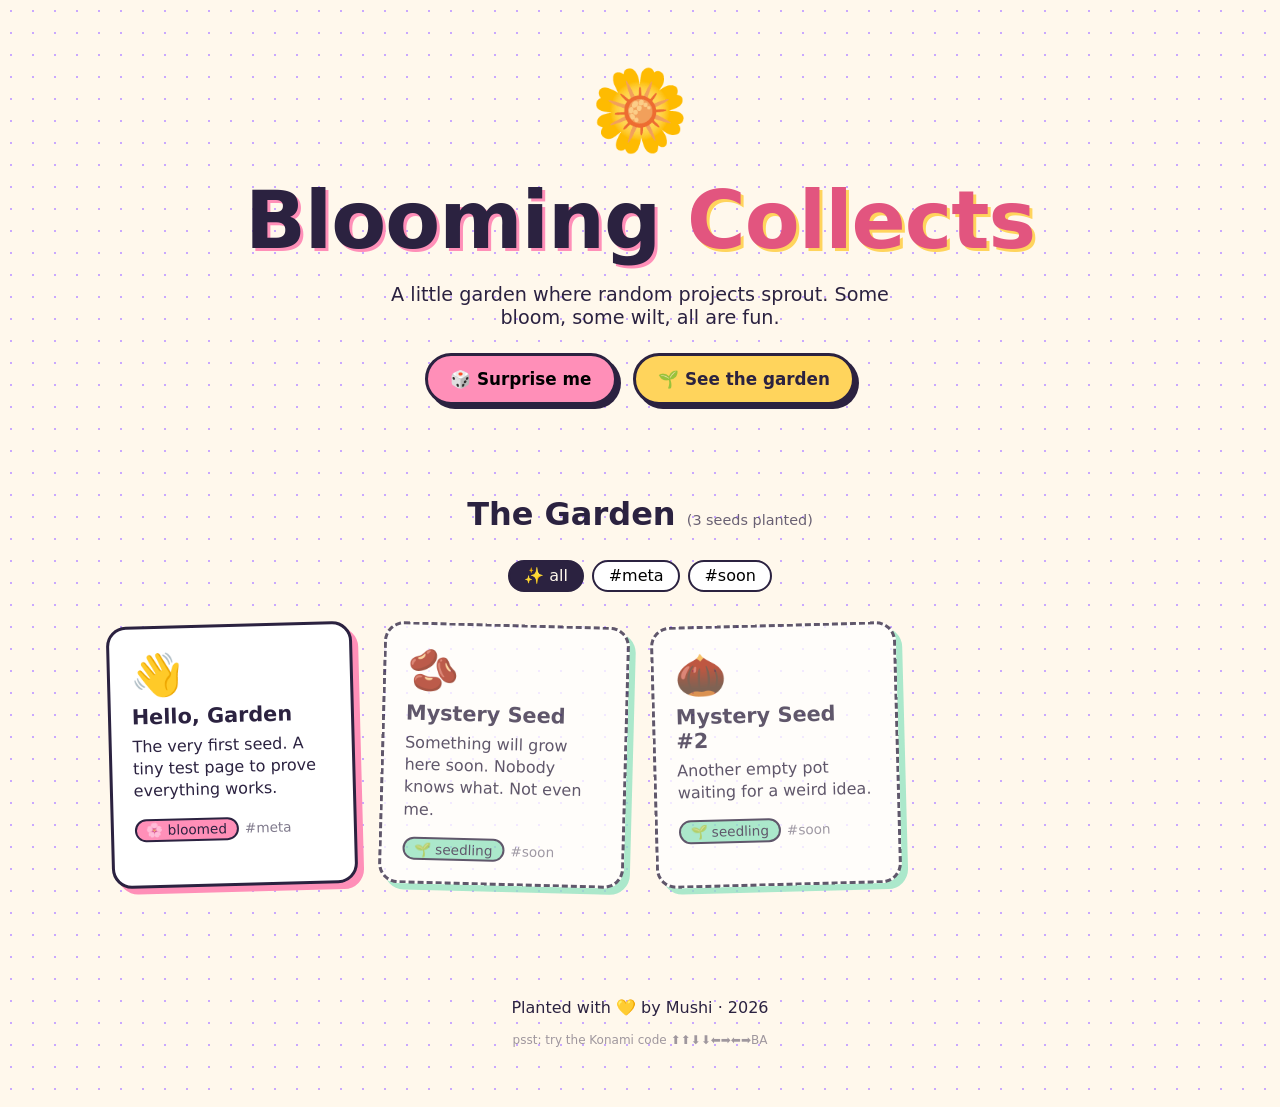
==== index.html @ a74b0e61 "Plant the garden: playful homepage" ====
<!doctype html>
<html lang="en">
<head>
  <meta charset="utf-8" />
  <meta name="viewport" content="width=device-width, initial-scale=1" />
  <title>Blooming Collects 🌼 a garden of random projects</title>
  <meta name="description" content="A playful garden of experiments, toys, and half-baked ideas." />
  <link rel="icon" href="data:image/svg+xml,<svg xmlns='http://www.w3.org/2000/svg' viewBox='0 0 100 100'><text y='.9em' font-size='90'>🌼</text></svg>" />
  <link rel="stylesheet" href="/style.css" />
</head>
<body>
  <div id="petals" aria-hidden="true"></div>
  <header class="hero">
    <div class="logo" id="logo" title="click me!">🌼</div>
    <h1>Blooming <span class="wiggle">Collects</span></h1>
    <p class="tagline">A little garden where random projects sprout. Some bloom, some wilt, all are fun.</p>
    <div class="buttons">
      <button id="surprise" class="btn btn-pink">🎲 Surprise me</button>
      <a href="#garden" class="btn btn-yellow">🌱 See the garden</a>
    </div>
  </header>
  <main id="garden">
    <h2>The Garden <small id="count"></small></h2>
    <div class="filters" id="filters"></div>
    <div class="grid" id="grid"></div>
  </main>
  <footer>
    <p>Planted with 💛 by Mushi · <span id="year"></span></p>
    <p class="tiny">psst: try the Konami code ⬆⬆⬇⬇⬅➡⬅➡BA</p>
  </footer>
  <script src="/projects.js"></script>
  <script src="/script.js"></script>
</body>
</html>
---- style.css ----
:root {
  --cream: #fff8ec; --ink: #2b2240; --pink: #ff8fb8; --yellow: #ffd45c;
  --mint: #8fe3c0; --sky: #8fc8ff; --lilac: #c9a8ff; --shadow: 4px 4px 0 var(--ink);
}
* { box-sizing: border-box; }
html { scroll-behavior: smooth; }
body {
  margin: 0; font-family: "Trebuchet MS", "Comic Sans MS", system-ui, sans-serif;
  color: var(--ink); background: var(--cream);
  background-image: radial-gradient(var(--lilac) 1.2px, transparent 1.2px);
  background-size: 22px 22px; overflow-x: hidden;
}
a { color: inherit; }
.hero { text-align: center; padding: 4rem 1rem 2rem; position: relative; z-index: 1; }
.logo { font-size: 5rem; cursor: pointer; display: inline-block; user-select: none; animation: bob 3s ease-in-out infinite; }
.logo.spin { animation: spin .7s ease; }
h1 { font-size: clamp(2.6rem, 8vw, 5rem); margin: .2em 0; letter-spacing: -1px; text-shadow: 3px 3px 0 var(--pink); }
.wiggle { display: inline-block; color: #e2557f; text-shadow: 3px 3px 0 var(--yellow); }
.wiggle:hover { animation: wiggle .5s ease-in-out infinite; }
.tagline { font-size: 1.2rem; max-width: 34rem; margin: 0 auto 1.5rem; }
.buttons { display: flex; gap: 1rem; justify-content: center; flex-wrap: wrap; }
.btn {
  font: inherit; font-weight: bold; font-size: 1.05rem; padding: .8rem 1.4rem;
  border: 3px solid var(--ink); border-radius: 999px; box-shadow: var(--shadow);
  cursor: pointer; text-decoration: none; transition: transform .1s, box-shadow .1s;
}
.btn:hover { transform: translate(-2px, -2px) rotate(-2deg); box-shadow: 6px 6px 0 var(--ink); }
.btn:active { transform: translate(3px, 3px); box-shadow: 1px 1px 0 var(--ink); }
.btn-pink { background: var(--pink); }
.btn-yellow { background: var(--yellow); }
main { max-width: 1100px; margin: 0 auto; padding: 2rem 1.2rem 4rem; position: relative; z-index: 1; }
h2 { font-size: 2rem; text-align: center; }
h2 small { font-size: .9rem; font-weight: normal; opacity: .7; }
.filters { display: flex; gap: .5rem; justify-content: center; flex-wrap: wrap; margin-bottom: 2rem; }
.chip { font: inherit; background: white; border: 2px solid var(--ink); border-radius: 999px; padding: .3rem .9rem; cursor: pointer; }
.chip-on { background: var(--ink); color: var(--cream); }
.grid { display: grid; grid-template-columns: repeat(auto-fill, minmax(240px, 1fr)); gap: 1.6rem; }
.card {
  display: block; text-decoration: none; background: white;
  border: 3px solid var(--ink); border-radius: 20px; padding: 1.3rem;
  box-shadow: 6px 6px 0 var(--accent, var(--pink));
  transform: rotate(var(--tilt, 0deg)); transition: transform .2s, box-shadow .2s;
}
a.card:hover { transform: rotate(0) scale(1.04) translateY(-4px); box-shadow: 10px 10px 0 var(--accent); }
a.card:hover .card-emoji { animation: wiggle .4s ease-in-out infinite; }
.card-empty { border-style: dashed; opacity: .75; }
.card-emoji { font-size: 2.6rem; display: inline-block; }
.card h3 { margin: .4rem 0; font-size: 1.3rem; }
.card p { margin: 0 0 1rem; line-height: 1.4; }
.card-foot { display: flex; gap: .4rem; flex-wrap: wrap; align-items: center; }
.badge { background: var(--accent); border: 2px solid var(--ink); border-radius: 999px; padding: .1rem .6rem; font-size: .85rem; }
.tag { font-size: .85rem; opacity: .6; }
footer { text-align: center; padding: 2rem 1rem 3rem; position: relative; z-index: 1; }
.tiny { font-size: .75rem; opacity: .45; }
#petals { position: fixed; inset: 0; pointer-events: none; z-index: 0; overflow: hidden; }
.petal { position: absolute; top: -40px; animation: fall linear forwards; opacity: .85; }
body.party { animation: hue 2s linear infinite; }
@keyframes fall { to { transform: translateY(110vh) rotate(540deg) translateX(40px); } }
@keyframes bob { 50% { transform: translateY(-10px) rotate(8deg); } }
@keyframes spin { to { transform: rotate(720deg) scale(1.2); } }
@keyframes wiggle { 0%,100% { transform: rotate(-5deg); } 50% { transform: rotate(5deg); } }
@keyframes hue { to { filter: hue-rotate(360deg); } }
@media (prefers-reduced-motion: reduce) { *, .logo { animation: none !important; transition: none !important; } }
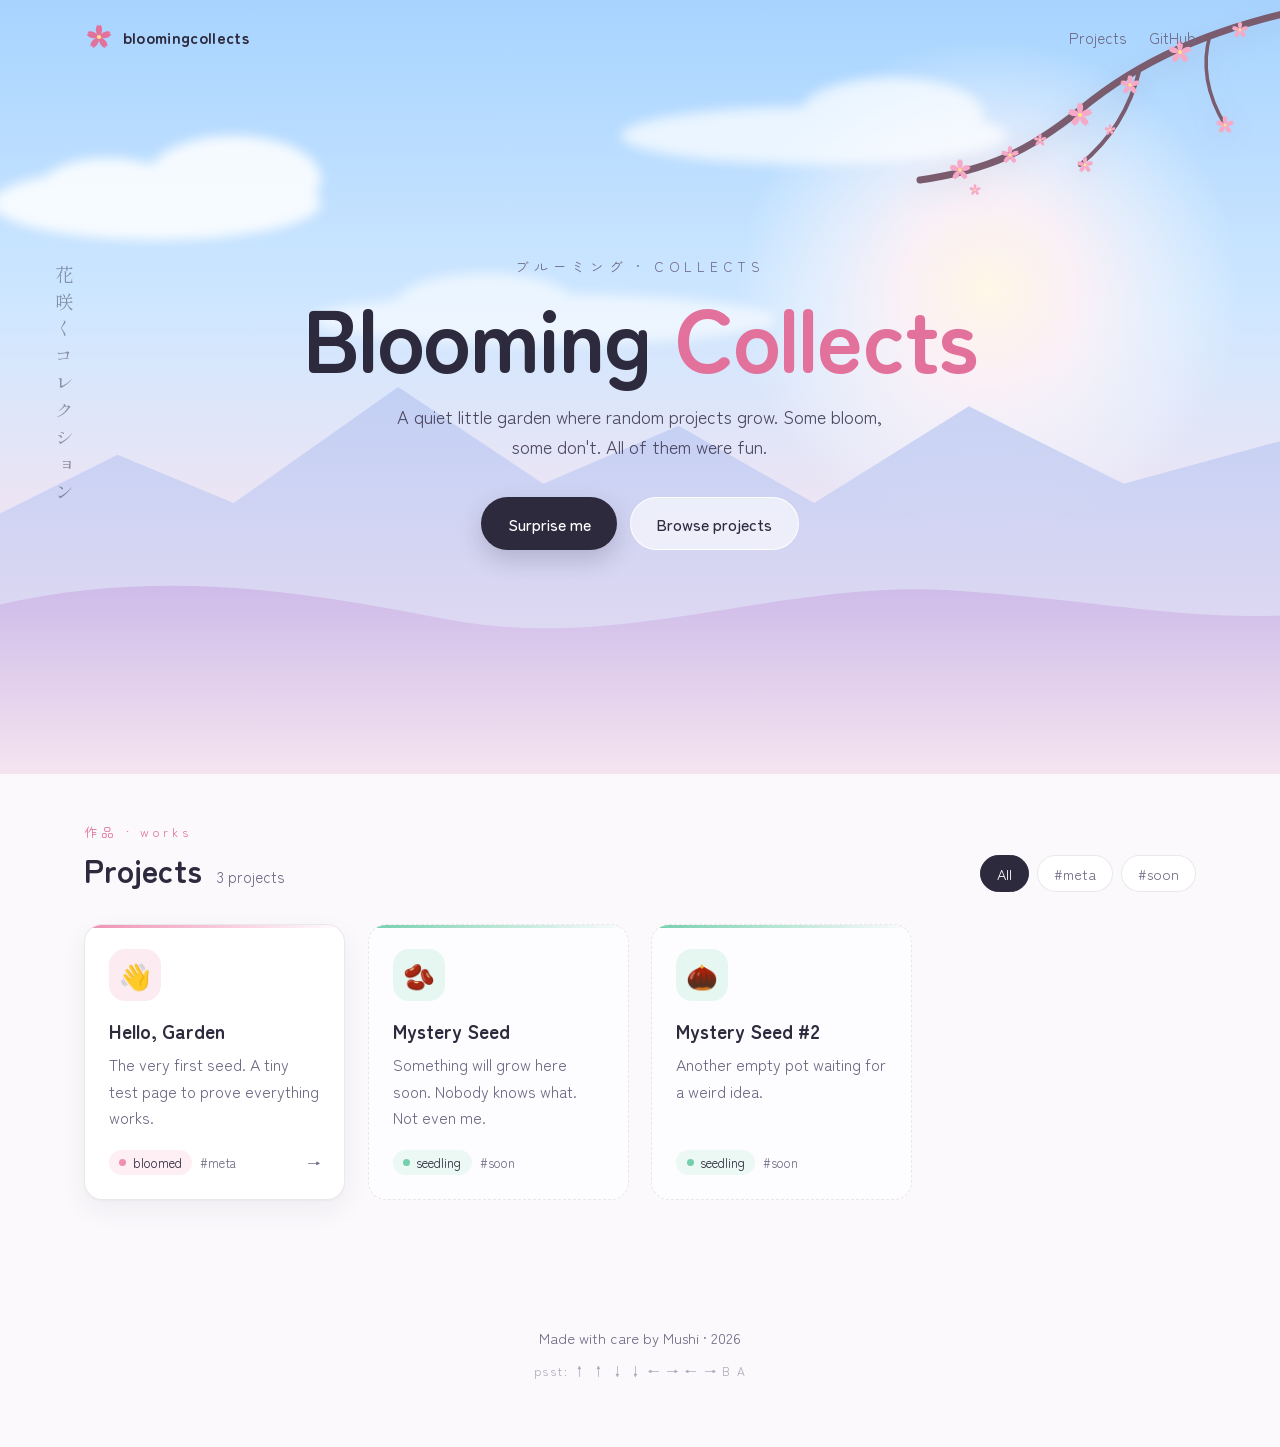
==== commit df7ebcd4: "Redesign: clean anime-style sakura theme" ====
--- a/index.html
+++ b/index.html
@@ -3,30 +3,78 @@
 <head>
   <meta charset="utf-8" />
   <meta name="viewport" content="width=device-width, initial-scale=1" />
-  <title>Blooming Collects 🌼 a garden of random projects</title>
-  <meta name="description" content="A playful garden of experiments, toys, and half-baked ideas." />
-  <link rel="icon" href="data:image/svg+xml,<svg xmlns='http://www.w3.org/2000/svg' viewBox='0 0 100 100'><text y='.9em' font-size='90'>🌼</text></svg>" />
+  <title>Blooming Collects · a garden of random projects</title>
+  <meta name="description" content="A quiet little garden of experiments, toys, and half-finished ideas." />
+  <link rel="icon" href="data:image/svg+xml,%3Csvg%20xmlns%3D%22http%3A%2F%2Fwww.w3.org%2F2000%2Fsvg%22%20viewBox%3D%220%200%20100%20100%22%20aria-hidden%3D%22true%22%3E%3Cg%20fill%3D%22%23f29bbd%22%3E%3Cpath%20transform%3D%22rotate(0%2050%2050)%22%20d%3D%22M50%2050%20C38%2038%2036%2018%2046%208%20L50%2014%20L54%208%20C64%2018%2062%2038%2050%2050Z%22%2F%3E%3Cpath%20transform%3D%22rotate(72%2050%2050)%22%20d%3D%22M50%2050%20C38%2038%2036%2018%2046%208%20L50%2014%20L54%208%20C64%2018%2062%2038%2050%2050Z%22%2F%3E%3Cpath%20transform%3D%22rotate(144%2050%2050)%22%20d%3D%22M50%2050%20C38%2038%2036%2018%2046%208%20L50%2014%20L54%208%20C64%2018%2062%2038%2050%2050Z%22%2F%3E%3Cpath%20transform%3D%22rotate(216%2050%2050)%22%20d%3D%22M50%2050%20C38%2038%2036%2018%2046%208%20L50%2014%20L54%208%20C64%2018%2062%2038%2050%2050Z%22%2F%3E%3Cpath%20transform%3D%22rotate(288%2050%2050)%22%20d%3D%22M50%2050%20C38%2038%2036%2018%2046%208%20L50%2014%20L54%208%20C64%2018%2062%2038%2050%2050Z%22%2F%3E%3C%2Fg%3E%3Ccircle%20cx%3D%2250%22%20cy%3D%2250%22%20r%3D%227%22%20fill%3D%22%23ffe08a%22%2F%3E%3C%2Fsvg%3E" />
+  <link rel="preconnect" href="https://fonts.googleapis.com" />
+  <link rel="preconnect" href="https://fonts.gstatic.com" crossorigin />
+  <link href="https://fonts.googleapis.com/css2?family=Zen+Maru+Gothic:wght@400;500;700&family=Shippori+Mincho:wght@600&display=swap" rel="stylesheet" />
   <link rel="stylesheet" href="/style.css" />
 </head>
 <body>
   <div id="petals" aria-hidden="true"></div>
   <header class="hero">
-    <div class="logo" id="logo" title="click me!">🌼</div>
-    <h1>Blooming <span class="wiggle">Collects</span></h1>
-    <p class="tagline">A little garden where random projects sprout. Some bloom, some wilt, all are fun.</p>
-    <div class="buttons">
-      <button id="surprise" class="btn btn-pink">🎲 Surprise me</button>
-      <a href="#garden" class="btn btn-yellow">🌱 See the garden</a>
+    <div class="sky-stars" id="stars" aria-hidden="true"></div>
+    <svg class="scene" viewBox="0 0 1440 800" preserveAspectRatio="xMidYMax slice" aria-hidden="true">
+      <defs>
+        <radialGradient id="sun" cx="50%" cy="50%" r="50%"><stop offset="0" stop-color="#fff7e6"/><stop offset=".35" stop-color="#fff1f5" stop-opacity=".9"/><stop offset="1" stop-color="#fff" stop-opacity="0"/></radialGradient>
+        <linearGradient id="far" x1="0" y1="0" x2="0" y2="1"><stop offset="0" stop-color="#b9c8f2"/><stop offset="1" stop-color="#e3dcf5"/></linearGradient>
+        <linearGradient id="near" x1="0" y1="0" x2="0" y2="1"><stop offset="0" stop-color="#cdb8e8"/><stop offset="1" stop-color="#f6e4ef"/></linearGradient>
+        <filter id="soft"><feGaussianBlur stdDeviation="6"/></filter>
+      </defs>
+      <circle class="sun" cx="1080" cy="300" r="260" fill="url(#sun)"/>
+      <g class="clouds" fill="#fff" filter="url(#soft)">
+        <g class="cloud c1" opacity=".85"><ellipse cx="220" cy="210" rx="170" ry="38"/><ellipse cx="300" cy="185" rx="90" ry="45"/><ellipse cx="170" cy="195" rx="70" ry="32"/></g>
+        <g class="cloud c2" opacity=".7"><ellipse cx="900" cy="140" rx="200" ry="30"/><ellipse cx="980" cy="118" rx="95" ry="38"/></g>
+        <g class="cloud c3" opacity=".6"><ellipse cx="620" cy="330" rx="240" ry="26"/><ellipse cx="560" cy="312" rx="90" ry="30"/></g>
+      </g>
+      <path fill="url(#far)" opacity=".75" d="M0 560 L180 470 L300 520 L470 400 L620 500 L760 440 L900 520 L1060 420 L1220 500 L1440 440 L1440 800 L0 800Z"/>
+      <path fill="url(#near)" opacity=".9" d="M0 640 C200 580 360 610 520 640 C700 675 860 600 1040 610 C1200 620 1320 650 1440 630 L1440 800 L0 800Z"/>
+    </svg>
+    <svg class="branch" viewBox="0 0 420 300" aria-hidden="true">
+      <path d="M420 20 C330 40 260 70 200 120 C150 160 110 180 40 190" stroke="#7a5c6e" stroke-width="7" fill="none" stroke-linecap="round"/>
+      <path d="M260 78 C250 120 230 150 200 175" stroke="#7a5c6e" stroke-width="4" fill="none" stroke-linecap="round"/>
+      <path d="M330 45 C320 80 330 110 345 135" stroke="#7a5c6e" stroke-width="3.5" fill="none" stroke-linecap="round"/>
+      <g transform="translate(67 167) scale(0.26)" color="#f6a9c6"><g fill="currentColor"><path transform="rotate(0 50 50)" d="M50 50 C38 38 36 18 46 8 L50 14 L54 8 C64 18 62 38 50 50Z"/><path transform="rotate(72 50 50)" d="M50 50 C38 38 36 18 46 8 L50 14 L54 8 C64 18 62 38 50 50Z"/><path transform="rotate(144 50 50)" d="M50 50 C38 38 36 18 46 8 L50 14 L54 8 C64 18 62 38 50 50Z"/><path transform="rotate(216 50 50)" d="M50 50 C38 38 36 18 46 8 L50 14 L54 8 C64 18 62 38 50 50Z"/><path transform="rotate(288 50 50)" d="M50 50 C38 38 36 18 46 8 L50 14 L54 8 C64 18 62 38 50 50Z"/></g><circle cx="50" cy="50" r="7" fill="#ffe08a"/></g>
+      <g transform="translate(119 154) scale(0.22)" color="#f6a9c6"><g fill="currentColor"><path transform="rotate(0 50 50)" d="M50 50 C38 38 36 18 46 8 L50 14 L54 8 C64 18 62 38 50 50Z"/><path transform="rotate(72 50 50)" d="M50 50 C38 38 36 18 46 8 L50 14 L54 8 C64 18 62 38 50 50Z"/><path transform="rotate(144 50 50)" d="M50 50 C38 38 36 18 46 8 L50 14 L54 8 C64 18 62 38 50 50Z"/><path transform="rotate(216 50 50)" d="M50 50 C38 38 36 18 46 8 L50 14 L54 8 C64 18 62 38 50 50Z"/><path transform="rotate(288 50 50)" d="M50 50 C38 38 36 18 46 8 L50 14 L54 8 C64 18 62 38 50 50Z"/></g><circle cx="50" cy="50" r="7" fill="#ffe08a"/></g>
+      <g transform="translate(185 110) scale(0.3)" color="#f6a9c6"><g fill="currentColor"><path transform="rotate(0 50 50)" d="M50 50 C38 38 36 18 46 8 L50 14 L54 8 C64 18 62 38 50 50Z"/><path transform="rotate(72 50 50)" d="M50 50 C38 38 36 18 46 8 L50 14 L54 8 C64 18 62 38 50 50Z"/><path transform="rotate(144 50 50)" d="M50 50 C38 38 36 18 46 8 L50 14 L54 8 C64 18 62 38 50 50Z"/><path transform="rotate(216 50 50)" d="M50 50 C38 38 36 18 46 8 L50 14 L54 8 C64 18 62 38 50 50Z"/><path transform="rotate(288 50 50)" d="M50 50 C38 38 36 18 46 8 L50 14 L54 8 C64 18 62 38 50 50Z"/></g><circle cx="50" cy="50" r="7" fill="#ffe08a"/></g>
+      <g transform="translate(195 165) scale(0.2)" color="#f6a9c6"><g fill="currentColor"><path transform="rotate(0 50 50)" d="M50 50 C38 38 36 18 46 8 L50 14 L54 8 C64 18 62 38 50 50Z"/><path transform="rotate(72 50 50)" d="M50 50 C38 38 36 18 46 8 L50 14 L54 8 C64 18 62 38 50 50Z"/><path transform="rotate(144 50 50)" d="M50 50 C38 38 36 18 46 8 L50 14 L54 8 C64 18 62 38 50 50Z"/><path transform="rotate(216 50 50)" d="M50 50 C38 38 36 18 46 8 L50 14 L54 8 C64 18 62 38 50 50Z"/><path transform="rotate(288 50 50)" d="M50 50 C38 38 36 18 46 8 L50 14 L54 8 C64 18 62 38 50 50Z"/></g><circle cx="50" cy="50" r="7" fill="#ffe08a"/></g>
+      <g transform="translate(238 83) scale(0.24)" color="#f6a9c6"><g fill="currentColor"><path transform="rotate(0 50 50)" d="M50 50 C38 38 36 18 46 8 L50 14 L54 8 C64 18 62 38 50 50Z"/><path transform="rotate(72 50 50)" d="M50 50 C38 38 36 18 46 8 L50 14 L54 8 C64 18 62 38 50 50Z"/><path transform="rotate(144 50 50)" d="M50 50 C38 38 36 18 46 8 L50 14 L54 8 C64 18 62 38 50 50Z"/><path transform="rotate(216 50 50)" d="M50 50 C38 38 36 18 46 8 L50 14 L54 8 C64 18 62 38 50 50Z"/><path transform="rotate(288 50 50)" d="M50 50 C38 38 36 18 46 8 L50 14 L54 8 C64 18 62 38 50 50Z"/></g><circle cx="50" cy="50" r="7" fill="#ffe08a"/></g>
+      <g transform="translate(286 48) scale(0.28)" color="#f6a9c6"><g fill="currentColor"><path transform="rotate(0 50 50)" d="M50 50 C38 38 36 18 46 8 L50 14 L54 8 C64 18 62 38 50 50Z"/><path transform="rotate(72 50 50)" d="M50 50 C38 38 36 18 46 8 L50 14 L54 8 C64 18 62 38 50 50Z"/><path transform="rotate(144 50 50)" d="M50 50 C38 38 36 18 46 8 L50 14 L54 8 C64 18 62 38 50 50Z"/><path transform="rotate(216 50 50)" d="M50 50 C38 38 36 18 46 8 L50 14 L54 8 C64 18 62 38 50 50Z"/><path transform="rotate(288 50 50)" d="M50 50 C38 38 36 18 46 8 L50 14 L54 8 C64 18 62 38 50 50Z"/></g><circle cx="50" cy="50" r="7" fill="#ffe08a"/></g>
+      <g transform="translate(334 124) scale(0.22)" color="#f6a9c6"><g fill="currentColor"><path transform="rotate(0 50 50)" d="M50 50 C38 38 36 18 46 8 L50 14 L54 8 C64 18 62 38 50 50Z"/><path transform="rotate(72 50 50)" d="M50 50 C38 38 36 18 46 8 L50 14 L54 8 C64 18 62 38 50 50Z"/><path transform="rotate(144 50 50)" d="M50 50 C38 38 36 18 46 8 L50 14 L54 8 C64 18 62 38 50 50Z"/><path transform="rotate(216 50 50)" d="M50 50 C38 38 36 18 46 8 L50 14 L54 8 C64 18 62 38 50 50Z"/><path transform="rotate(288 50 50)" d="M50 50 C38 38 36 18 46 8 L50 14 L54 8 C64 18 62 38 50 50Z"/></g><circle cx="50" cy="50" r="7" fill="#ffe08a"/></g>
+      <g transform="translate(350 30) scale(0.2)" color="#f6a9c6"><g fill="currentColor"><path transform="rotate(0 50 50)" d="M50 50 C38 38 36 18 46 8 L50 14 L54 8 C64 18 62 38 50 50Z"/><path transform="rotate(72 50 50)" d="M50 50 C38 38 36 18 46 8 L50 14 L54 8 C64 18 62 38 50 50Z"/><path transform="rotate(144 50 50)" d="M50 50 C38 38 36 18 46 8 L50 14 L54 8 C64 18 62 38 50 50Z"/><path transform="rotate(216 50 50)" d="M50 50 C38 38 36 18 46 8 L50 14 L54 8 C64 18 62 38 50 50Z"/><path transform="rotate(288 50 50)" d="M50 50 C38 38 36 18 46 8 L50 14 L54 8 C64 18 62 38 50 50Z"/></g><circle cx="50" cy="50" r="7" fill="#ffe08a"/></g>
+      <g transform="translate(152 142) scale(0.16)" color="#f6a9c6"><g fill="currentColor"><path transform="rotate(0 50 50)" d="M50 50 C38 38 36 18 46 8 L50 14 L54 8 C64 18 62 38 50 50Z"/><path transform="rotate(72 50 50)" d="M50 50 C38 38 36 18 46 8 L50 14 L54 8 C64 18 62 38 50 50Z"/><path transform="rotate(144 50 50)" d="M50 50 C38 38 36 18 46 8 L50 14 L54 8 C64 18 62 38 50 50Z"/><path transform="rotate(216 50 50)" d="M50 50 C38 38 36 18 46 8 L50 14 L54 8 C64 18 62 38 50 50Z"/><path transform="rotate(288 50 50)" d="M50 50 C38 38 36 18 46 8 L50 14 L54 8 C64 18 62 38 50 50Z"/></g><circle cx="50" cy="50" r="7" fill="#ffe08a"/></g>
+      <g transform="translate(223 133) scale(0.14)" color="#f6a9c6"><g fill="currentColor"><path transform="rotate(0 50 50)" d="M50 50 C38 38 36 18 46 8 L50 14 L54 8 C64 18 62 38 50 50Z"/><path transform="rotate(72 50 50)" d="M50 50 C38 38 36 18 46 8 L50 14 L54 8 C64 18 62 38 50 50Z"/><path transform="rotate(144 50 50)" d="M50 50 C38 38 36 18 46 8 L50 14 L54 8 C64 18 62 38 50 50Z"/><path transform="rotate(216 50 50)" d="M50 50 C38 38 36 18 46 8 L50 14 L54 8 C64 18 62 38 50 50Z"/><path transform="rotate(288 50 50)" d="M50 50 C38 38 36 18 46 8 L50 14 L54 8 C64 18 62 38 50 50Z"/></g><circle cx="50" cy="50" r="7" fill="#ffe08a"/></g>
+      <g transform="translate(88 193) scale(0.14)" color="#f6a9c6"><g fill="currentColor"><path transform="rotate(0 50 50)" d="M50 50 C38 38 36 18 46 8 L50 14 L54 8 C64 18 62 38 50 50Z"/><path transform="rotate(72 50 50)" d="M50 50 C38 38 36 18 46 8 L50 14 L54 8 C64 18 62 38 50 50Z"/><path transform="rotate(144 50 50)" d="M50 50 C38 38 36 18 46 8 L50 14 L54 8 C64 18 62 38 50 50Z"/><path transform="rotate(216 50 50)" d="M50 50 C38 38 36 18 46 8 L50 14 L54 8 C64 18 62 38 50 50Z"/><path transform="rotate(288 50 50)" d="M50 50 C38 38 36 18 46 8 L50 14 L54 8 C64 18 62 38 50 50Z"/></g><circle cx="50" cy="50" r="7" fill="#ffe08a"/></g>
+    </svg>
+    <nav class="nav">
+      <a class="brand" href="/"><span class="brand-mark" id="logo" title="click me"><svg viewBox="0 0 100 100" aria-hidden="true"><g fill="currentColor"><path transform="rotate(0 50 50)" d="M50 50 C38 38 36 18 46 8 L50 14 L54 8 C64 18 62 38 50 50Z"/><path transform="rotate(72 50 50)" d="M50 50 C38 38 36 18 46 8 L50 14 L54 8 C64 18 62 38 50 50Z"/><path transform="rotate(144 50 50)" d="M50 50 C38 38 36 18 46 8 L50 14 L54 8 C64 18 62 38 50 50Z"/><path transform="rotate(216 50 50)" d="M50 50 C38 38 36 18 46 8 L50 14 L54 8 C64 18 62 38 50 50Z"/><path transform="rotate(288 50 50)" d="M50 50 C38 38 36 18 46 8 L50 14 L54 8 C64 18 62 38 50 50Z"/></g><circle cx="50" cy="50" r="7" fill="#ffe08a"/></svg></span> bloomingcollects</a>
+      <div class="nav-links"><a href="#garden">Projects</a><a href="https://github.com/jasonhuynh610/bloomingcollects">GitHub</a></div>
+    </nav>
+    <div class="hero-inner">
+      <p class="kicker">ブルーミング · collects</p>
+      <h1>Blooming <span class="accent">Collects</span></h1>
+      <p class="tagline">A quiet little garden where random projects grow. Some bloom, some don't. All of them were fun.</p>
+      <div class="buttons">
+        <button id="surprise" class="btn btn-primary">Surprise me</button>
+        <a href="#garden" class="btn btn-ghost">Browse projects</a>
+      </div>
     </div>
+    <p class="jp-vertical" aria-hidden="true">花咲くコレクション</p>
   </header>
   <main id="garden">
-    <h2>The Garden <small id="count"></small></h2>
-    <div class="filters" id="filters"></div>
+    <div class="section-head">
+      <div>
+        <p class="eyebrow">作品 · works</p>
+        <h2>Projects <small id="count"></small></h2>
+      </div>
+      <div class="filters" id="filters"></div>
+    </div>
     <div class="grid" id="grid"></div>
   </main>
   <footer>
-    <p>Planted with 💛 by Mushi · <span id="year"></span></p>
-    <p class="tiny">psst: try the Konami code ⬆⬆⬇⬇⬅➡⬅➡BA</p>
+    <p>Made with care by Mushi · <span id="year"></span></p>
+    <p class="tiny">psst: ↑ ↑ ↓ ↓ ← → ← → B A</p>
   </footer>
   <script src="/projects.js"></script>
   <script src="/script.js"></script>
--- a/style.css
+++ b/style.css
@@ -1,63 +1,145 @@
 :root {
-  --cream: #fff8ec; --ink: #2b2240; --pink: #ff8fb8; --yellow: #ffd45c;
-  --mint: #8fe3c0; --sky: #8fc8ff; --lilac: #c9a8ff; --shadow: 4px 4px 0 var(--ink);
+  --ink: #2d2a3e; --muted: #6f6a85; --line: rgba(45, 42, 62, .1);
+  --sakura: #f6a9c6; --sakura-deep: #e2729c; --paper: #fbf9fc;
+  --mint: #74cfac; --blue: #7aaee8; --lilac: #ad98ea; --rose: #ef8fb2;
+  --radius: 18px;
 }
 * { box-sizing: border-box; }
 html { scroll-behavior: smooth; }
 body {
-  margin: 0; font-family: "Trebuchet MS", "Comic Sans MS", system-ui, sans-serif;
-  color: var(--ink); background: var(--cream);
-  background-image: radial-gradient(var(--lilac) 1.2px, transparent 1.2px);
-  background-size: 22px 22px; overflow-x: hidden;
+  margin: 0; color: var(--ink); background: var(--paper);
+  font-family: "Zen Maru Gothic", "Hiragino Maru Gothic ProN", system-ui, sans-serif;
+  -webkit-font-smoothing: antialiased; overflow-x: hidden;
 }
-a { color: inherit; }
-.hero { text-align: center; padding: 4rem 1rem 2rem; position: relative; z-index: 1; }
-.logo { font-size: 5rem; cursor: pointer; display: inline-block; user-select: none; animation: bob 3s ease-in-out infinite; }
-.logo.spin { animation: spin .7s ease; }
-h1 { font-size: clamp(2.6rem, 8vw, 5rem); margin: .2em 0; letter-spacing: -1px; text-shadow: 3px 3px 0 var(--pink); }
-.wiggle { display: inline-block; color: #e2557f; text-shadow: 3px 3px 0 var(--yellow); }
-.wiggle:hover { animation: wiggle .5s ease-in-out infinite; }
-.tagline { font-size: 1.2rem; max-width: 34rem; margin: 0 auto 1.5rem; }
-.buttons { display: flex; gap: 1rem; justify-content: center; flex-wrap: wrap; }
+a { color: inherit; text-decoration: none; }
+button { font: inherit; }
+
+/* hero */
+.hero {
+  position: relative; min-height: 86vh; display: grid; place-items: center;
+  overflow: hidden; isolation: isolate;
+  background: linear-gradient(180deg, #a7d4ff 0%, #cfe7ff 40%, #fbe3ee 78%, var(--paper) 100%);
+  transition: background 1.2s ease;
+}
+.scene { position: absolute; inset: 0; width: 100%; height: 100%; z-index: -1; }
+.cloud { animation: drift 60s linear infinite alternate; }
+.c2 { animation-duration: 80s; animation-direction: alternate-reverse; }
+.c3 { animation-duration: 95s; }
+.branch { position: absolute; top: -10px; right: -20px; width: min(46vw, 420px); z-index: 0; filter: drop-shadow(0 6px 12px rgba(120, 80, 110, .12)); }
+.sky-stars { position: absolute; inset: 0; z-index: -1; opacity: 0; transition: opacity 1.2s; }
+.sky-stars i { position: absolute; width: 2px; height: 2px; border-radius: 50%; background: #fff; animation: twinkle 3s ease-in-out infinite; }
+
+.nav {
+  position: absolute; top: 0; left: 0; right: 0; z-index: 2;
+  display: flex; align-items: center; justify-content: space-between;
+  max-width: 1160px; margin: 0 auto; padding: 1.4rem 1.5rem;
+}
+.brand { display: flex; align-items: center; gap: .55rem; font-weight: 700; letter-spacing: .02em; }
+.brand-mark { width: 30px; height: 30px; color: var(--sakura-deep); cursor: pointer; display: inline-flex; transition: transform .8s cubic-bezier(.2, .8, .2, 1); }
+.brand-mark svg { width: 100%; height: 100%; }
+.brand-mark.spin { transform: rotate(360deg); }
+.nav-links { display: flex; gap: 1.4rem; font-size: .95rem; color: var(--muted); }
+.nav-links a:hover { color: var(--ink); }
+
+.hero-inner { position: relative; z-index: 1; text-align: center; padding: 7rem 1.5rem 5rem; max-width: 760px; }
+.kicker { margin: 0 0 .8rem; font-size: .85rem; letter-spacing: .35em; text-transform: uppercase; color: var(--muted); }
+h1 { margin: 0; font-weight: 700; font-size: clamp(2.8rem, 8vw, 5.6rem); line-height: 1.02; letter-spacing: -.02em; }
+.accent { color: var(--sakura-deep); }
+.tagline { margin: 1.3rem auto 2.2rem; max-width: 32rem; font-size: 1.12rem; line-height: 1.7; color: #4d4862; }
+.jp-vertical {
+  position: absolute; left: 4vw; top: 50%; transform: translateY(-50%); margin: 0;
+  writing-mode: vertical-rl; font-family: "Shippori Mincho", serif; font-size: 1.15rem;
+  letter-spacing: .5em; color: rgba(45, 42, 62, .45);
+}
+
+.buttons { display: flex; gap: .8rem; justify-content: center; flex-wrap: wrap; }
 .btn {
-  font: inherit; font-weight: bold; font-size: 1.05rem; padding: .8rem 1.4rem;
-  border: 3px solid var(--ink); border-radius: 999px; box-shadow: var(--shadow);
-  cursor: pointer; text-decoration: none; transition: transform .1s, box-shadow .1s;
+  display: inline-flex; align-items: center; gap: .4rem; cursor: pointer;
+  padding: .85rem 1.6rem; border-radius: 999px; font-weight: 500; font-size: 1rem;
+  border: 1px solid transparent; transition: transform .2s, box-shadow .2s, background .2s;
 }
-.btn:hover { transform: translate(-2px, -2px) rotate(-2deg); box-shadow: 6px 6px 0 var(--ink); }
-.btn:active { transform: translate(3px, 3px); box-shadow: 1px 1px 0 var(--ink); }
-.btn-pink { background: var(--pink); }
-.btn-yellow { background: var(--yellow); }
-main { max-width: 1100px; margin: 0 auto; padding: 2rem 1.2rem 4rem; position: relative; z-index: 1; }
-h2 { font-size: 2rem; text-align: center; }
-h2 small { font-size: .9rem; font-weight: normal; opacity: .7; }
-.filters { display: flex; gap: .5rem; justify-content: center; flex-wrap: wrap; margin-bottom: 2rem; }
-.chip { font: inherit; background: white; border: 2px solid var(--ink); border-radius: 999px; padding: .3rem .9rem; cursor: pointer; }
-.chip-on { background: var(--ink); color: var(--cream); }
-.grid { display: grid; grid-template-columns: repeat(auto-fill, minmax(240px, 1fr)); gap: 1.6rem; }
+.btn-primary { background: var(--ink); color: #fff; box-shadow: 0 10px 24px rgba(45, 42, 62, .2); }
+.btn-primary:hover { transform: translateY(-2px); box-shadow: 0 14px 30px rgba(45, 42, 62, .26); }
+.btn-ghost { background: rgba(255, 255, 255, .6); border-color: rgba(255, 255, 255, .9); backdrop-filter: blur(8px); color: var(--ink); }
+.btn-ghost:hover { background: rgba(255, 255, 255, .9); transform: translateY(-2px); }
+
+/* projects */
+main { max-width: 1160px; margin: 0 auto; padding: 3rem 1.5rem 5rem; position: relative; z-index: 1; }
+.section-head { display: flex; align-items: flex-end; justify-content: space-between; gap: 1.5rem; flex-wrap: wrap; margin-bottom: 2rem; }
+.eyebrow { margin: 0 0 .3rem; font-size: .8rem; letter-spacing: .3em; color: var(--sakura-deep); }
+h2 { margin: 0; font-size: 2rem; font-weight: 700; }
+h2 small { font-size: .95rem; font-weight: 400; color: var(--muted); margin-left: .4rem; }
+.filters { display: flex; gap: .5rem; flex-wrap: wrap; }
+.chip {
+  background: #fff; border: 1px solid var(--line); color: var(--muted);
+  border-radius: 999px; padding: .42rem 1rem; font-size: .9rem; cursor: pointer; transition: all .2s;
+}
+.chip:hover { color: var(--ink); border-color: rgba(45, 42, 62, .25); }
+.chip-on, .chip-on:hover { background: var(--ink); color: #fff; border-color: var(--ink); }
+
+.grid { display: grid; grid-template-columns: repeat(auto-fill, minmax(260px, 1fr)); gap: 1.4rem; }
 .card {
-  display: block; text-decoration: none; background: white;
-  border: 3px solid var(--ink); border-radius: 20px; padding: 1.3rem;
-  box-shadow: 6px 6px 0 var(--accent, var(--pink));
-  transform: rotate(var(--tilt, 0deg)); transition: transform .2s, box-shadow .2s;
+  position: relative; display: flex; flex-direction: column; overflow: hidden;
+  background: #fff; border: 1px solid var(--line); border-radius: var(--radius); padding: 1.5rem;
+  box-shadow: 0 1px 2px rgba(45, 42, 62, .04), 0 10px 28px rgba(45, 42, 62, .06);
+  transition: transform .25s ease, box-shadow .25s ease; animation: rise .6s ease both;
 }
-a.card:hover { transform: rotate(0) scale(1.04) translateY(-4px); box-shadow: 10px 10px 0 var(--accent); }
-a.card:hover .card-emoji { animation: wiggle .4s ease-in-out infinite; }
-.card-empty { border-style: dashed; opacity: .75; }
-.card-emoji { font-size: 2.6rem; display: inline-block; }
-.card h3 { margin: .4rem 0; font-size: 1.3rem; }
-.card p { margin: 0 0 1rem; line-height: 1.4; }
-.card-foot { display: flex; gap: .4rem; flex-wrap: wrap; align-items: center; }
-.badge { background: var(--accent); border: 2px solid var(--ink); border-radius: 999px; padding: .1rem .6rem; font-size: .85rem; }
-.tag { font-size: .85rem; opacity: .6; }
-footer { text-align: center; padding: 2rem 1rem 3rem; position: relative; z-index: 1; }
-.tiny { font-size: .75rem; opacity: .45; }
-#petals { position: fixed; inset: 0; pointer-events: none; z-index: 0; overflow: hidden; }
-.petal { position: absolute; top: -40px; animation: fall linear forwards; opacity: .85; }
-body.party { animation: hue 2s linear infinite; }
-@keyframes fall { to { transform: translateY(110vh) rotate(540deg) translateX(40px); } }
-@keyframes bob { 50% { transform: translateY(-10px) rotate(8deg); } }
-@keyframes spin { to { transform: rotate(720deg) scale(1.2); } }
-@keyframes wiggle { 0%,100% { transform: rotate(-5deg); } 50% { transform: rotate(5deg); } }
-@keyframes hue { to { filter: hue-rotate(360deg); } }
-@media (prefers-reduced-motion: reduce) { *, .logo { animation: none !important; transition: none !important; } }
+.card::before { content: ""; position: absolute; inset: 0 0 auto; height: 3px; background: linear-gradient(90deg, var(--accent), transparent); }
+a.card:hover { transform: translateY(-5px); box-shadow: 0 2px 4px rgba(45, 42, 62, .05), 0 20px 40px rgba(45, 42, 62, .1); }
+.card-empty { background: rgba(255, 255, 255, .5); border-style: dashed; box-shadow: none; }
+.card-icon {
+  width: 52px; height: 52px; border-radius: 16px; display: grid; place-items: center; font-size: 1.6rem;
+  background: color-mix(in srgb, var(--accent) 18%, white); margin-bottom: 1rem;
+}
+.card h3 { margin: 0 0 .4rem; font-size: 1.2rem; font-weight: 700; }
+.card p { margin: 0 0 1.2rem; line-height: 1.65; color: var(--muted); flex: 1; }
+.card-foot { display: flex; gap: .5rem; flex-wrap: wrap; align-items: center; font-size: .82rem; }
+.status { display: inline-flex; align-items: center; gap: .4rem; padding: .2rem .65rem; border-radius: 999px; background: color-mix(in srgb, var(--accent) 14%, white); color: var(--ink); }
+.status::before { content: ""; width: 7px; height: 7px; border-radius: 50%; background: var(--accent); }
+.tag { color: var(--muted); }
+.arrow { margin-left: auto; color: var(--muted); transition: transform .2s; }
+a.card:hover .arrow { transform: translateX(4px); color: var(--ink); }
+
+footer { text-align: center; padding: 2rem 1rem 3.5rem; color: var(--muted); font-size: .92rem; position: relative; z-index: 1; }
+.tiny { font-size: .75rem; opacity: .55; letter-spacing: .15em; }
+
+/* petals */
+#petals { position: fixed; inset: 0; pointer-events: none; z-index: 3; overflow: hidden; }
+.petal {
+  position: absolute; top: -20px; width: 12px; height: 9px; opacity: .9;
+  background: linear-gradient(135deg, #ffe0ec, var(--sakura));
+  border-radius: 12px 1px 12px 1px; animation: fall linear forwards;
+}
+
+/* simple pages (404, project stubs) */
+body.simple { min-height: 100vh; display: grid; place-items: center; background: linear-gradient(180deg, #cfe7ff, #fbe3ee 70%, var(--paper)); }
+.simple-card { text-align: center; background: rgba(255, 255, 255, .7); backdrop-filter: blur(10px); border: 1px solid rgba(255, 255, 255, .9); border-radius: 28px; padding: 3rem 2rem; margin: 1.5rem; max-width: 560px; box-shadow: 0 20px 50px rgba(45, 42, 62, .1); }
+.simple-mark { font-size: 3rem; margin-bottom: .5rem; }
+.simple h1 { font-size: clamp(2rem, 6vw, 3rem); }
+.simple .tagline { margin-bottom: 1.8rem; }
+code { background: rgba(45, 42, 62, .06); padding: .1rem .4rem; border-radius: 6px; }
+
+/* night mode (konami) */
+body.night .hero { background: linear-gradient(180deg, #141a42 0%, #2b2f6b 45%, #6a4f8f 82%, var(--paper) 100%); }
+body.night .sky-stars { opacity: 1; }
+body.night .hero h1, body.night .hero .tagline, body.night .brand, body.night .kicker, body.night .jp-vertical, body.night .nav-links { color: #f3eefc; }
+body.night .accent { color: #ffb3cf; }
+body.night .sun { fill: #fff; opacity: .12; }
+
+@keyframes drift { to { transform: translateX(80px); } }
+@keyframes twinkle { 50% { opacity: .2; } }
+@keyframes rise { from { opacity: 0; transform: translateY(12px); } }
+@keyframes fall {
+  0% { transform: translate(0, 0) rotate(0); }
+  25% { transform: translate(40px, 27vh) rotate(110deg); }
+  50% { transform: translate(-10px, 55vh) rotate(200deg); }
+  75% { transform: translate(35px, 82vh) rotate(300deg); }
+  100% { transform: translate(5px, 110vh) rotate(400deg); }
+}
+@media (max-width: 720px) {
+  .jp-vertical { display: none; }
+  .branch { width: 62vw; opacity: .85; }
+  .nav-links { gap: 1rem; }
+  .hero { min-height: 78vh; }
+}
+@media (prefers-reduced-motion: reduce) { *, *::before { animation: none !important; transition: none !important; } }
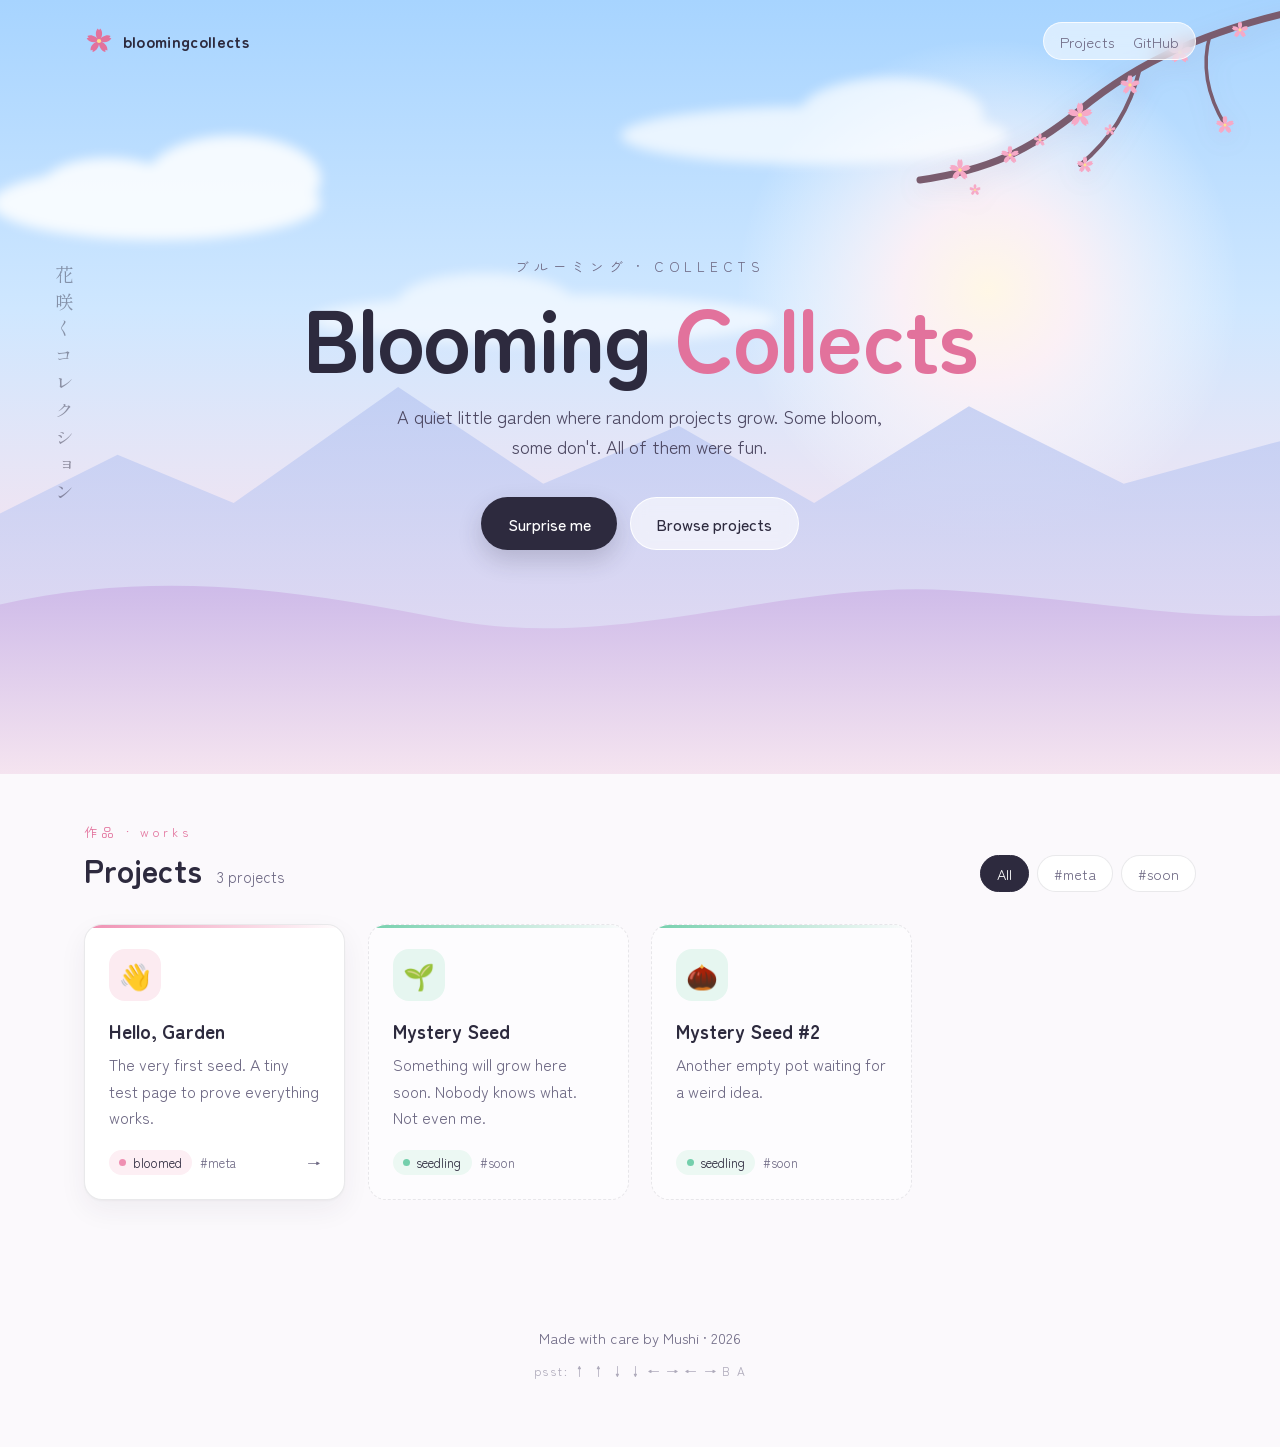
==== commit e9f2894e: "Cache-bust assets so phones get the new design" ====
--- a/index.html
+++ b/index.html
@@ -9,7 +9,7 @@
   <link rel="preconnect" href="https://fonts.googleapis.com" />
   <link rel="preconnect" href="https://fonts.gstatic.com" crossorigin />
   <link href="https://fonts.googleapis.com/css2?family=Zen+Maru+Gothic:wght@400;500;700&family=Shippori+Mincho:wght@600&display=swap" rel="stylesheet" />
-  <link rel="stylesheet" href="/style.css" />
+  <link rel="stylesheet" href="/style.css?v=2" />
 </head>
 <body>
   <div id="petals" aria-hidden="true"></div>
@@ -76,7 +76,7 @@
     <p>Made with care by Mushi · <span id="year"></span></p>
     <p class="tiny">psst: ↑ ↑ ↓ ↓ ← → ← → B A</p>
   </footer>
-  <script src="/projects.js"></script>
-  <script src="/script.js"></script>
+  <script src="/projects.js?v=2"></script>
+  <script src="/script.js?v=2"></script>
 </body>
 </html>
--- a/style.css
+++ b/style.css
@@ -38,7 +38,8 @@
 .brand-mark { width: 30px; height: 30px; color: var(--sakura-deep); cursor: pointer; display: inline-flex; transition: transform .8s cubic-bezier(.2, .8, .2, 1); }
 .brand-mark svg { width: 100%; height: 100%; }
 .brand-mark.spin { transform: rotate(360deg); }
-.nav-links { display: flex; gap: 1.4rem; font-size: .95rem; color: var(--muted); }
+.nav-links { display: flex; gap: 1.2rem; font-size: .92rem; color: var(--muted); position: relative; z-index: 2; padding: .45rem 1rem; border-radius: 999px; background: rgba(255, 255, 255, .55); backdrop-filter: blur(8px); border: 1px solid rgba(255, 255, 255, .8); }
+body.night .nav-links { background: rgba(20, 24, 60, .35); border-color: rgba(255, 255, 255, .15); }
 .nav-links a:hover { color: var(--ink); }
 
 .hero-inner { position: relative; z-index: 1; text-align: center; padding: 7rem 1.5rem 5rem; max-width: 760px; }
@@ -138,7 +139,7 @@
 }
 @media (max-width: 720px) {
   .jp-vertical { display: none; }
-  .branch { width: 62vw; opacity: .85; }
+  .branch { width: 58vw; top: 52px; opacity: .85; }
   .nav-links { gap: 1rem; }
   .hero { min-height: 78vh; }
 }
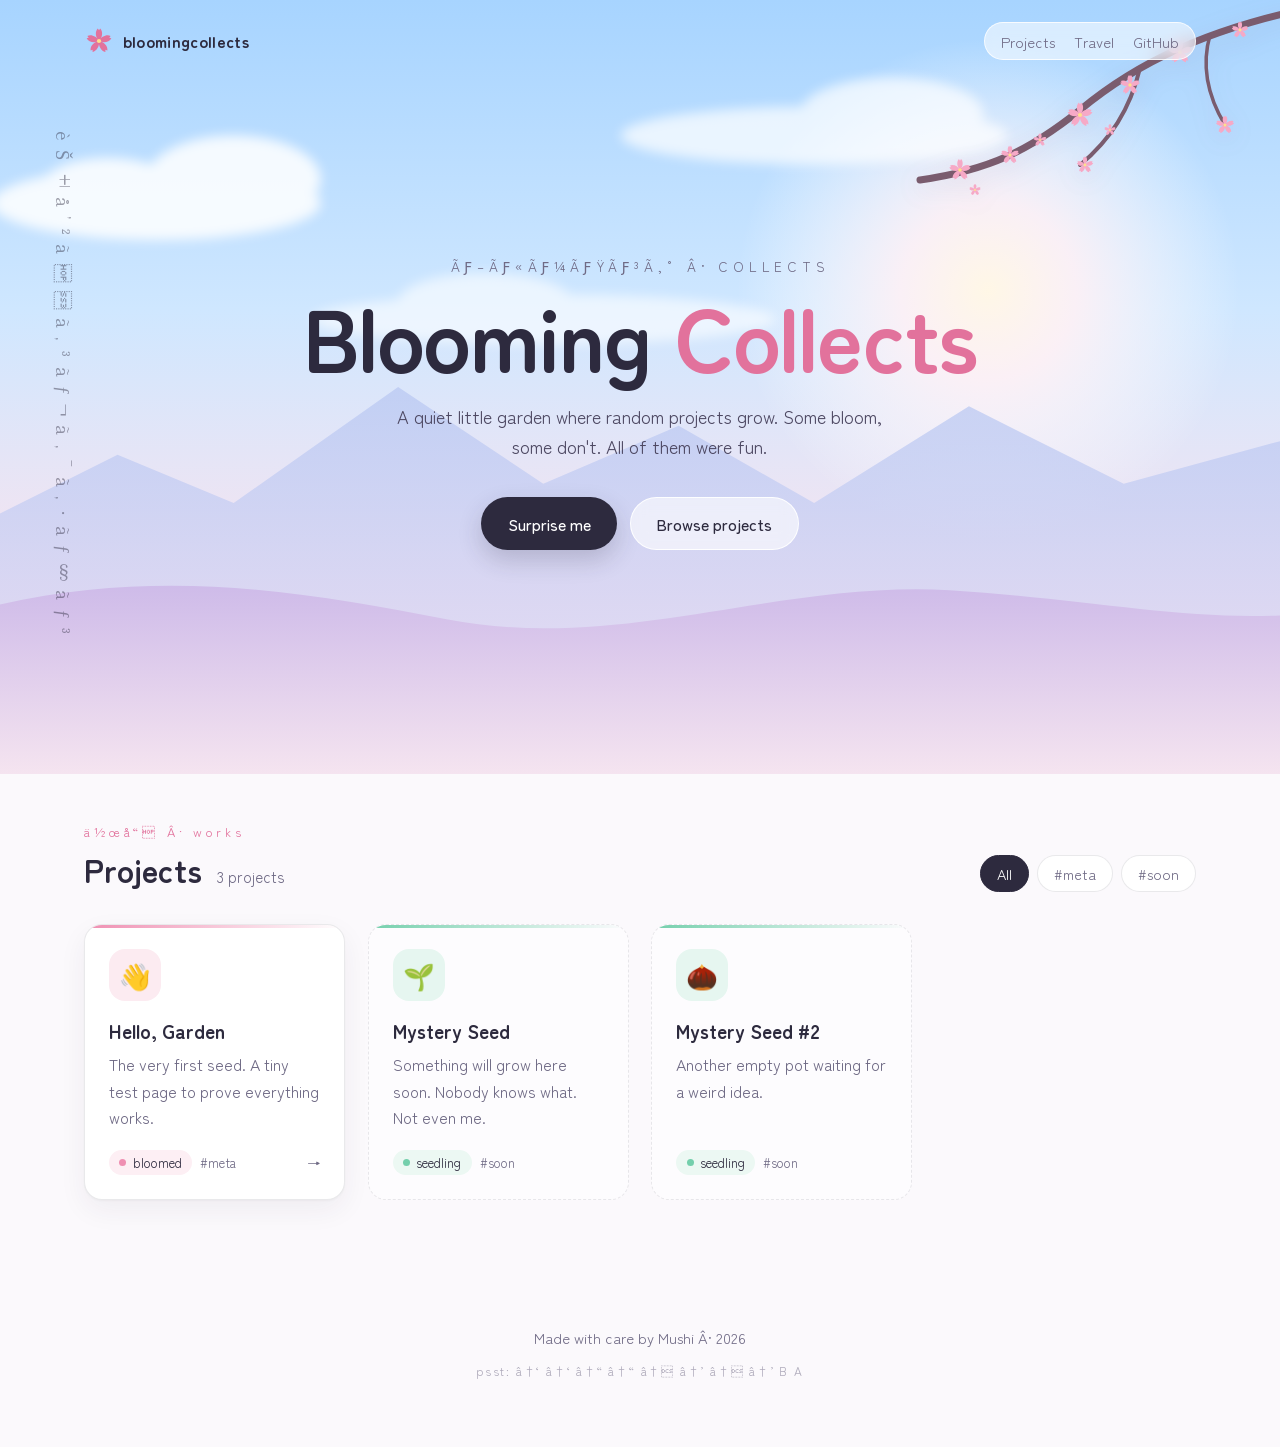
==== commit fe574271: "Add travel journal page (Japan) and Travel link" ====
--- a/index.html
+++ b/index.html
@@ -1,9 +1,9 @@
-<!doctype html>
+﻿<!doctype html>
 <html lang="en">
 <head>
   <meta charset="utf-8" />
   <meta name="viewport" content="width=device-width, initial-scale=1" />
-  <title>Blooming Collects · a garden of random projects</title>
+  <title>Blooming Collects Â· a garden of random projects</title>
   <meta name="description" content="A quiet little garden of experiments, toys, and half-finished ideas." />
   <link rel="icon" href="data:image/svg+xml,%3Csvg%20xmlns%3D%22http%3A%2F%2Fwww.w3.org%2F2000%2Fsvg%22%20viewBox%3D%220%200%20100%20100%22%20aria-hidden%3D%22true%22%3E%3Cg%20fill%3D%22%23f29bbd%22%3E%3Cpath%20transform%3D%22rotate(0%2050%2050)%22%20d%3D%22M50%2050%20C38%2038%2036%2018%2046%208%20L50%2014%20L54%208%20C64%2018%2062%2038%2050%2050Z%22%2F%3E%3Cpath%20transform%3D%22rotate(72%2050%2050)%22%20d%3D%22M50%2050%20C38%2038%2036%2018%2046%208%20L50%2014%20L54%208%20C64%2018%2062%2038%2050%2050Z%22%2F%3E%3Cpath%20transform%3D%22rotate(144%2050%2050)%22%20d%3D%22M50%2050%20C38%2038%2036%2018%2046%208%20L50%2014%20L54%208%20C64%2018%2062%2038%2050%2050Z%22%2F%3E%3Cpath%20transform%3D%22rotate(216%2050%2050)%22%20d%3D%22M50%2050%20C38%2038%2036%2018%2046%208%20L50%2014%20L54%208%20C64%2018%2062%2038%2050%2050Z%22%2F%3E%3Cpath%20transform%3D%22rotate(288%2050%2050)%22%20d%3D%22M50%2050%20C38%2038%2036%2018%2046%208%20L50%2014%20L54%208%20C64%2018%2062%2038%2050%2050Z%22%2F%3E%3C%2Fg%3E%3Ccircle%20cx%3D%2250%22%20cy%3D%2250%22%20r%3D%227%22%20fill%3D%22%23ffe08a%22%2F%3E%3C%2Fsvg%3E" />
   <link rel="preconnect" href="https://fonts.googleapis.com" />
@@ -49,10 +49,10 @@
     </svg>
     <nav class="nav">
       <a class="brand" href="/"><span class="brand-mark" id="logo" title="click me"><svg viewBox="0 0 100 100" aria-hidden="true"><g fill="currentColor"><path transform="rotate(0 50 50)" d="M50 50 C38 38 36 18 46 8 L50 14 L54 8 C64 18 62 38 50 50Z"/><path transform="rotate(72 50 50)" d="M50 50 C38 38 36 18 46 8 L50 14 L54 8 C64 18 62 38 50 50Z"/><path transform="rotate(144 50 50)" d="M50 50 C38 38 36 18 46 8 L50 14 L54 8 C64 18 62 38 50 50Z"/><path transform="rotate(216 50 50)" d="M50 50 C38 38 36 18 46 8 L50 14 L54 8 C64 18 62 38 50 50Z"/><path transform="rotate(288 50 50)" d="M50 50 C38 38 36 18 46 8 L50 14 L54 8 C64 18 62 38 50 50Z"/></g><circle cx="50" cy="50" r="7" fill="#ffe08a"/></svg></span> bloomingcollects</a>
-      <div class="nav-links"><a href="#garden">Projects</a><a href="https://github.com/jasonhuynh610/bloomingcollects">GitHub</a></div>
+      <div class="nav-links"><a href="#garden">Projects</a><a href="/travel/">Travel</a><a href="https://github.com/jasonhuynh610/bloomingcollects">GitHub</a></div>
     </nav>
     <div class="hero-inner">
-      <p class="kicker">ブルーミング · collects</p>
+      <p class="kicker">ãƒ–ãƒ«ãƒ¼ãƒŸãƒ³ã‚° Â· collects</p>
       <h1>Blooming <span class="accent">Collects</span></h1>
       <p class="tagline">A quiet little garden where random projects grow. Some bloom, some don't. All of them were fun.</p>
       <div class="buttons">
@@ -60,12 +60,12 @@
         <a href="#garden" class="btn btn-ghost">Browse projects</a>
       </div>
     </div>
-    <p class="jp-vertical" aria-hidden="true">花咲くコレクション</p>
+    <p class="jp-vertical" aria-hidden="true">èŠ±å’²ãã‚³ãƒ¬ã‚¯ã‚·ãƒ§ãƒ³</p>
   </header>
   <main id="garden">
     <div class="section-head">
       <div>
-        <p class="eyebrow">作品 · works</p>
+        <p class="eyebrow">ä½œå“ Â· works</p>
         <h2>Projects <small id="count"></small></h2>
       </div>
       <div class="filters" id="filters"></div>
@@ -73,8 +73,8 @@
     <div class="grid" id="grid"></div>
   </main>
   <footer>
-    <p>Made with care by Mushi · <span id="year"></span></p>
-    <p class="tiny">psst: ↑ ↑ ↓ ↓ ← → ← → B A</p>
+    <p>Made with care by Mushi Â· <span id="year"></span></p>
+    <p class="tiny">psst: â†‘ â†‘ â†“ â†“ â† â†’ â† â†’ B A</p>
   </footer>
   <script src="/projects.js?v=2"></script>
   <script src="/script.js?v=2"></script>
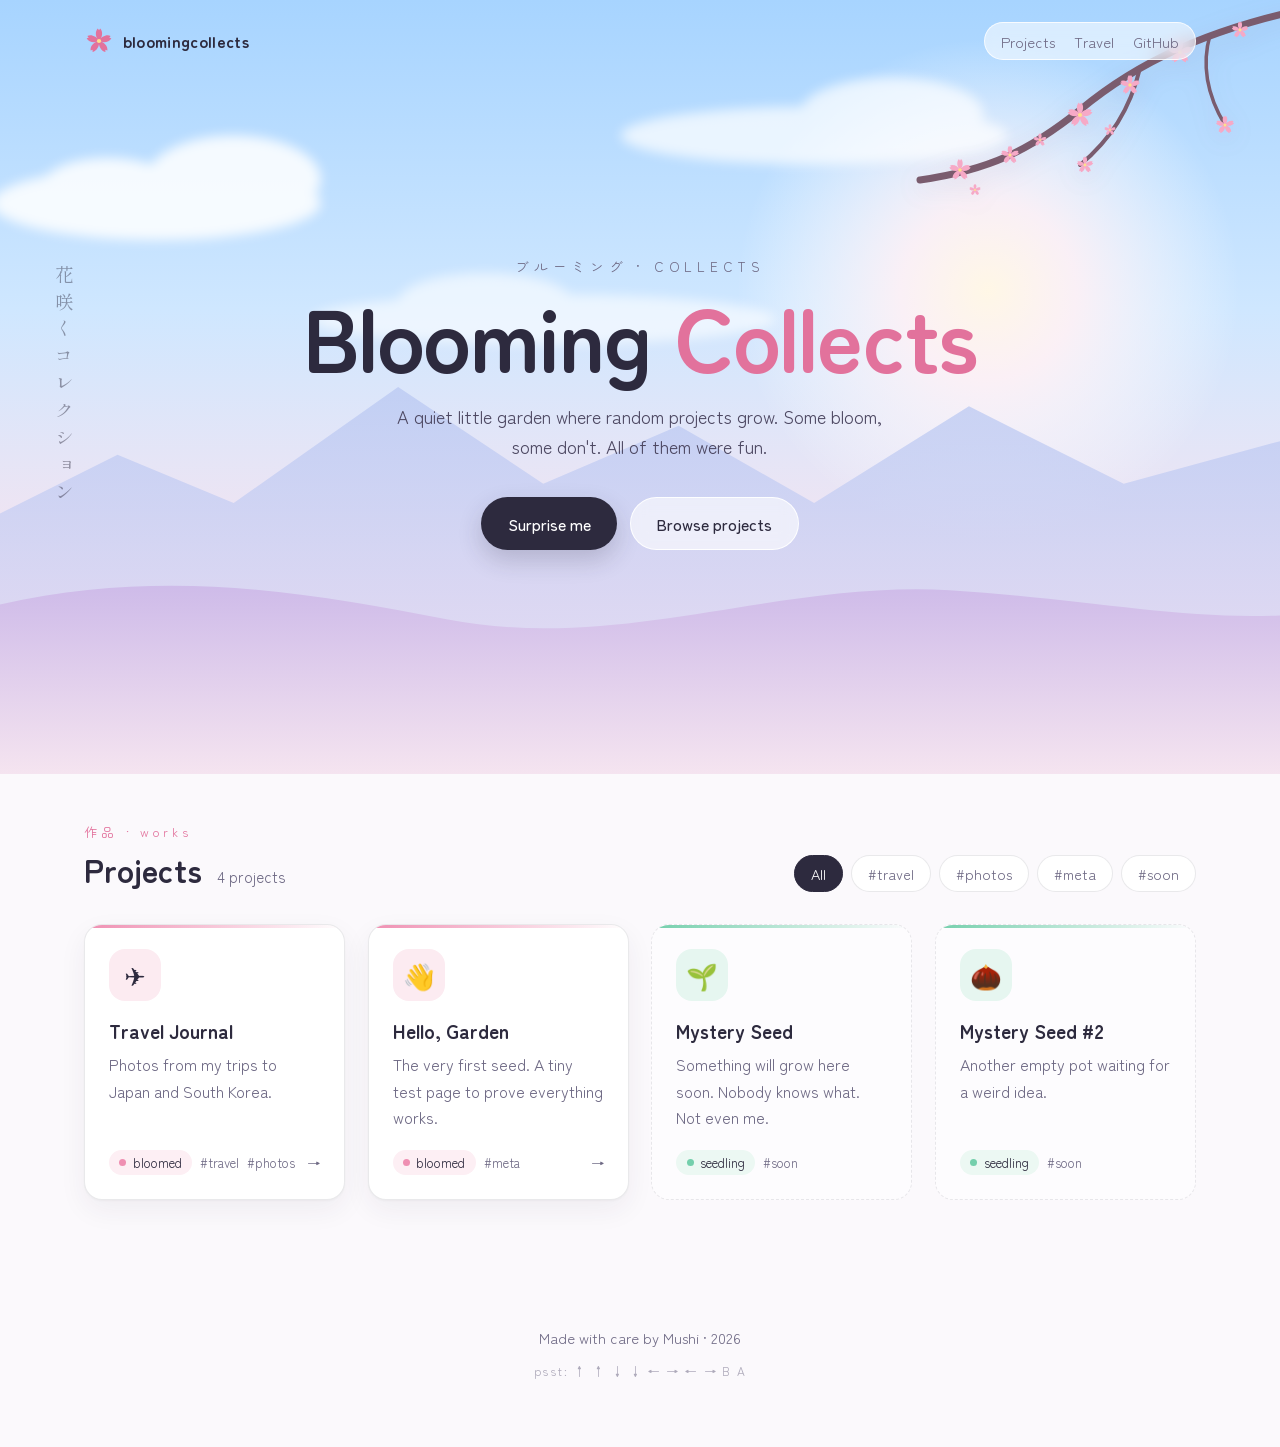
==== commit e8fefc60: "Homepage: fix broken characters, add Travel Journal project card" ====
--- a/index.html
+++ b/index.html
@@ -1,15 +1,15 @@
-﻿<!doctype html>
+<!doctype html>
 <html lang="en">
 <head>
   <meta charset="utf-8" />
   <meta name="viewport" content="width=device-width, initial-scale=1" />
-  <title>Blooming Collects Â· a garden of random projects</title>
+  <title>Blooming Collects · a garden of random projects</title>
   <meta name="description" content="A quiet little garden of experiments, toys, and half-finished ideas." />
   <link rel="icon" href="data:image/svg+xml,%3Csvg%20xmlns%3D%22http%3A%2F%2Fwww.w3.org%2F2000%2Fsvg%22%20viewBox%3D%220%200%20100%20100%22%20aria-hidden%3D%22true%22%3E%3Cg%20fill%3D%22%23f29bbd%22%3E%3Cpath%20transform%3D%22rotate(0%2050%2050)%22%20d%3D%22M50%2050%20C38%2038%2036%2018%2046%208%20L50%2014%20L54%208%20C64%2018%2062%2038%2050%2050Z%22%2F%3E%3Cpath%20transform%3D%22rotate(72%2050%2050)%22%20d%3D%22M50%2050%20C38%2038%2036%2018%2046%208%20L50%2014%20L54%208%20C64%2018%2062%2038%2050%2050Z%22%2F%3E%3Cpath%20transform%3D%22rotate(144%2050%2050)%22%20d%3D%22M50%2050%20C38%2038%2036%2018%2046%208%20L50%2014%20L54%208%20C64%2018%2062%2038%2050%2050Z%22%2F%3E%3Cpath%20transform%3D%22rotate(216%2050%2050)%22%20d%3D%22M50%2050%20C38%2038%2036%2018%2046%208%20L50%2014%20L54%208%20C64%2018%2062%2038%2050%2050Z%22%2F%3E%3Cpath%20transform%3D%22rotate(288%2050%2050)%22%20d%3D%22M50%2050%20C38%2038%2036%2018%2046%208%20L50%2014%20L54%208%20C64%2018%2062%2038%2050%2050Z%22%2F%3E%3C%2Fg%3E%3Ccircle%20cx%3D%2250%22%20cy%3D%2250%22%20r%3D%227%22%20fill%3D%22%23ffe08a%22%2F%3E%3C%2Fsvg%3E" />
   <link rel="preconnect" href="https://fonts.googleapis.com" />
   <link rel="preconnect" href="https://fonts.gstatic.com" crossorigin />
   <link href="https://fonts.googleapis.com/css2?family=Zen+Maru+Gothic:wght@400;500;700&family=Shippori+Mincho:wght@600&display=swap" rel="stylesheet" />
-  <link rel="stylesheet" href="/style.css?v=2" />
+  <link rel="stylesheet" href="/style.css?v=3" />
 </head>
 <body>
   <div id="petals" aria-hidden="true"></div>
@@ -52,7 +52,7 @@
       <div class="nav-links"><a href="#garden">Projects</a><a href="/travel/">Travel</a><a href="https://github.com/jasonhuynh610/bloomingcollects">GitHub</a></div>
     </nav>
     <div class="hero-inner">
-      <p class="kicker">ãƒ–ãƒ«ãƒ¼ãƒŸãƒ³ã‚° Â· collects</p>
+      <p class="kicker">ブルーミング · collects</p>
       <h1>Blooming <span class="accent">Collects</span></h1>
       <p class="tagline">A quiet little garden where random projects grow. Some bloom, some don't. All of them were fun.</p>
       <div class="buttons">
@@ -60,12 +60,12 @@
         <a href="#garden" class="btn btn-ghost">Browse projects</a>
       </div>
     </div>
-    <p class="jp-vertical" aria-hidden="true">èŠ±å’²ãã‚³ãƒ¬ã‚¯ã‚·ãƒ§ãƒ³</p>
+    <p class="jp-vertical" aria-hidden="true">花咲くコレクション</p>
   </header>
   <main id="garden">
     <div class="section-head">
       <div>
-        <p class="eyebrow">ä½œå“ Â· works</p>
+        <p class="eyebrow">作品 · works</p>
         <h2>Projects <small id="count"></small></h2>
       </div>
       <div class="filters" id="filters"></div>
@@ -73,10 +73,10 @@
     <div class="grid" id="grid"></div>
   </main>
   <footer>
-    <p>Made with care by Mushi Â· <span id="year"></span></p>
-    <p class="tiny">psst: â†‘ â†‘ â†“ â†“ â† â†’ â† â†’ B A</p>
+    <p>Made with care by Mushi · <span id="year"></span></p>
+    <p class="tiny">psst: ↑ ↑ ↓ ↓ ← → ← → B A</p>
   </footer>
-  <script src="/projects.js?v=2"></script>
-  <script src="/script.js?v=2"></script>
+  <script src="/projects.js?v=3"></script>
+  <script src="/script.js?v=3"></script>
 </body>
 </html>
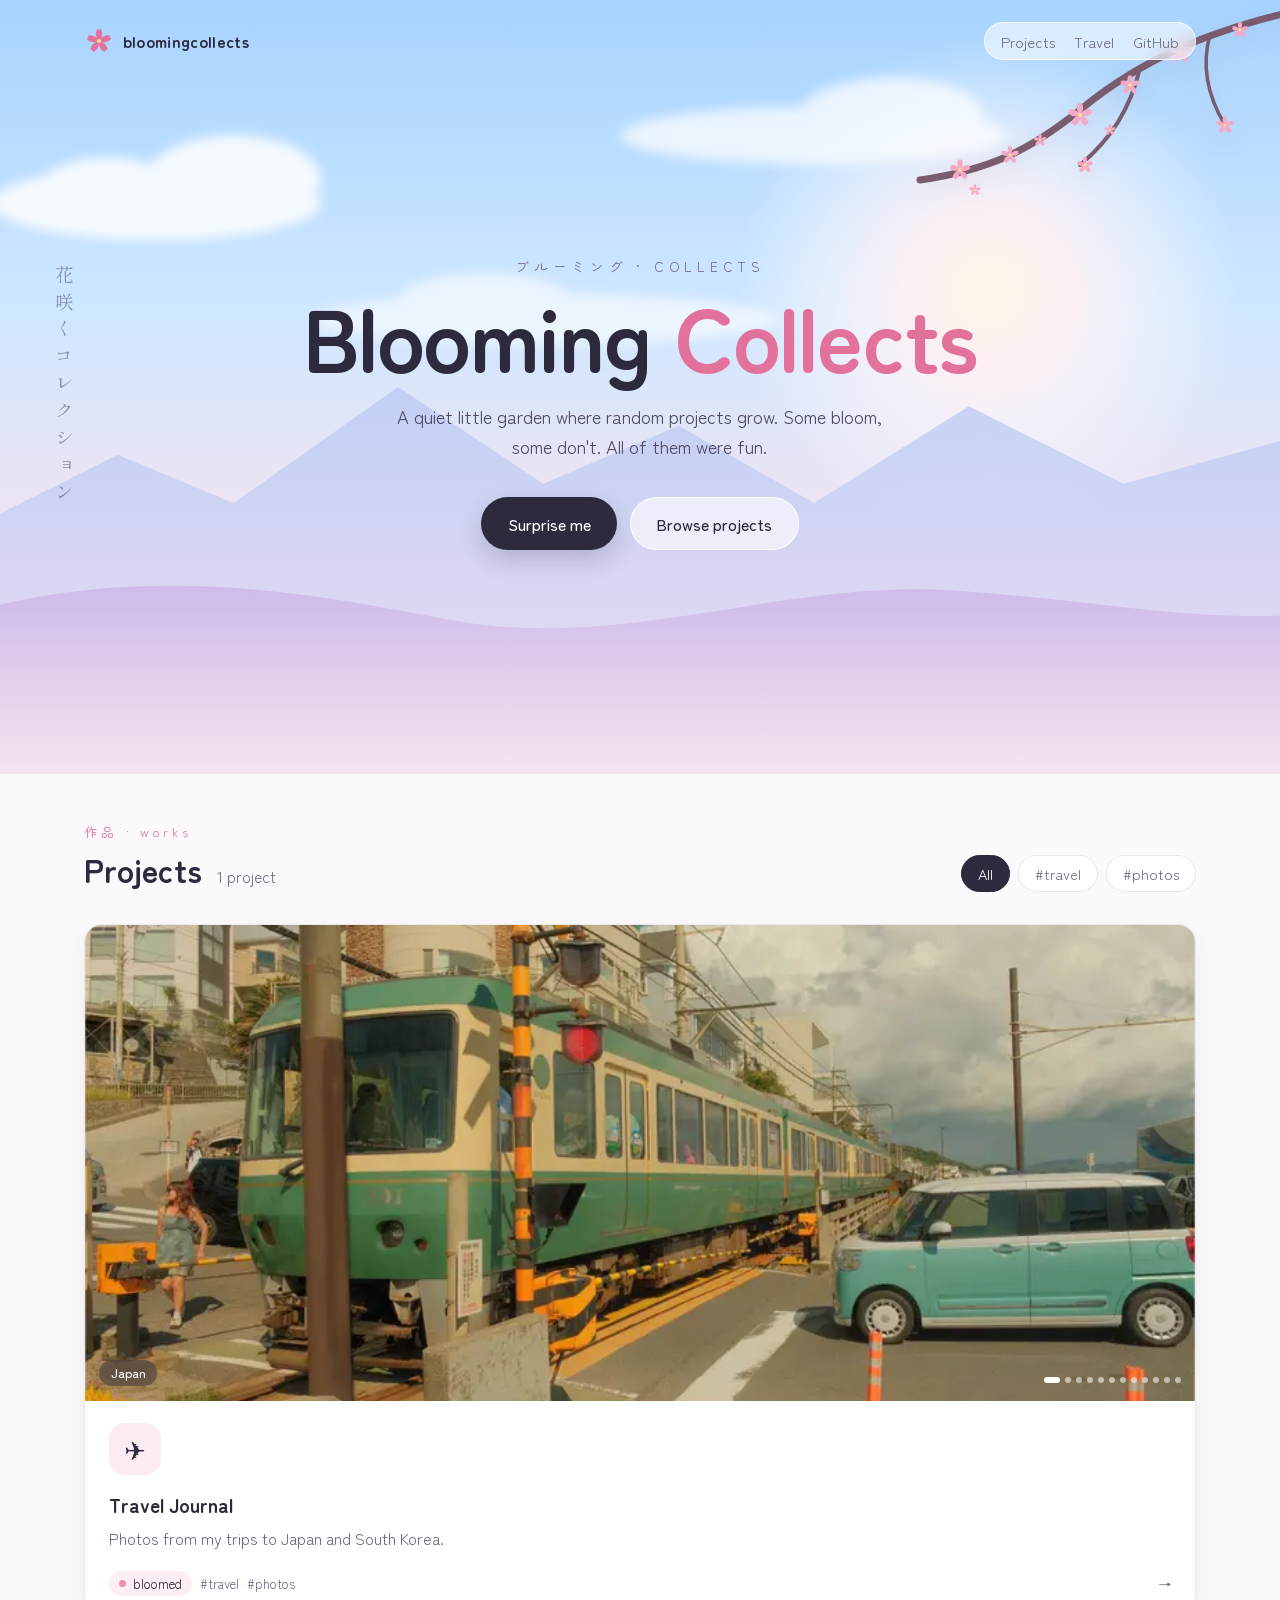
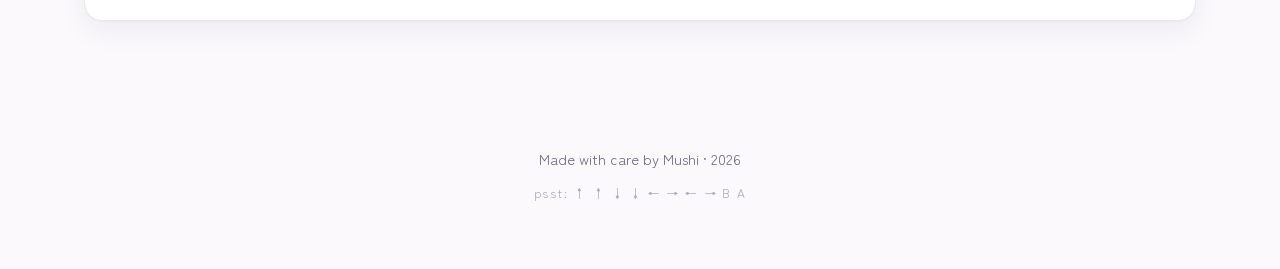
==== commit e52bf422: "Homepage: Travel Journal slideshow card; remove placeholder projects" ====
--- a/index.html
+++ b/index.html
@@ -9,7 +9,7 @@
   <link rel="preconnect" href="https://fonts.googleapis.com" />
   <link rel="preconnect" href="https://fonts.gstatic.com" crossorigin />
   <link href="https://fonts.googleapis.com/css2?family=Zen+Maru+Gothic:wght@400;500;700&family=Shippori+Mincho:wght@600&display=swap" rel="stylesheet" />
-  <link rel="stylesheet" href="/style.css?v=3" />
+  <link rel="stylesheet" href="/style.css?v=4" />
 </head>
 <body>
   <div id="petals" aria-hidden="true"></div>
@@ -76,7 +76,7 @@
     <p>Made with care by Mushi · <span id="year"></span></p>
     <p class="tiny">psst: ↑ ↑ ↓ ↓ ← → ← → B A</p>
   </footer>
-  <script src="/projects.js?v=3"></script>
-  <script src="/script.js?v=3"></script>
+  <script src="/projects.js?v=4"></script>
+  <script src="/script.js?v=4"></script>
 </body>
 </html>
--- a/style.css
+++ b/style.css
@@ -101,6 +101,20 @@
 .arrow { margin-left: auto; color: var(--muted); transition: transform .2s; }
 a.card:hover .arrow { transform: translateX(4px); color: var(--ink); }
 
+/* photo slideshow card */
+.card-wide { grid-column: 1 / -1; }
+.slides { position: relative; margin: -1.5rem -1.5rem 1.4rem; aspect-ratio: 4 / 3; overflow: hidden; background: #f3eee6; }
+@media (min-width: 700px) { .slides { aspect-ratio: 21 / 9; } }
+.slide { position: absolute; inset: 0; margin: 0; opacity: 0; transition: opacity 1.2s ease; }
+.slide.on { opacity: 1; }
+.slide img { width: 100%; height: 100%; object-fit: cover; display: block; transform: scale(1.06); transition: transform 6s ease-out; }
+.slide.on img { transform: scale(1); }
+.slide figcaption { position: absolute; left: .9rem; bottom: .9rem; padding: .25rem .7rem; border-radius: 999px; font-size: .78rem; font-weight: 500; color: #fff; background: rgba(45, 42, 62, .45); backdrop-filter: blur(6px); -webkit-backdrop-filter: blur(6px); }
+.dots { position: absolute; right: .9rem; bottom: 1.1rem; display: flex; gap: 5px; }
+.dots i { width: 6px; height: 6px; border-radius: 50%; background: rgba(255, 255, 255, .55); transition: all .3s; }
+.dots i.on { width: 16px; border-radius: 3px; background: #fff; }
+@media (prefers-reduced-motion: reduce) { .slide img, .slide.on img { transform: none; transition: none; } }
+
 footer { text-align: center; padding: 2rem 1rem 3.5rem; color: var(--muted); font-size: .92rem; position: relative; z-index: 1; }
 .tiny { font-size: .75rem; opacity: .55; letter-spacing: .15em; }
 
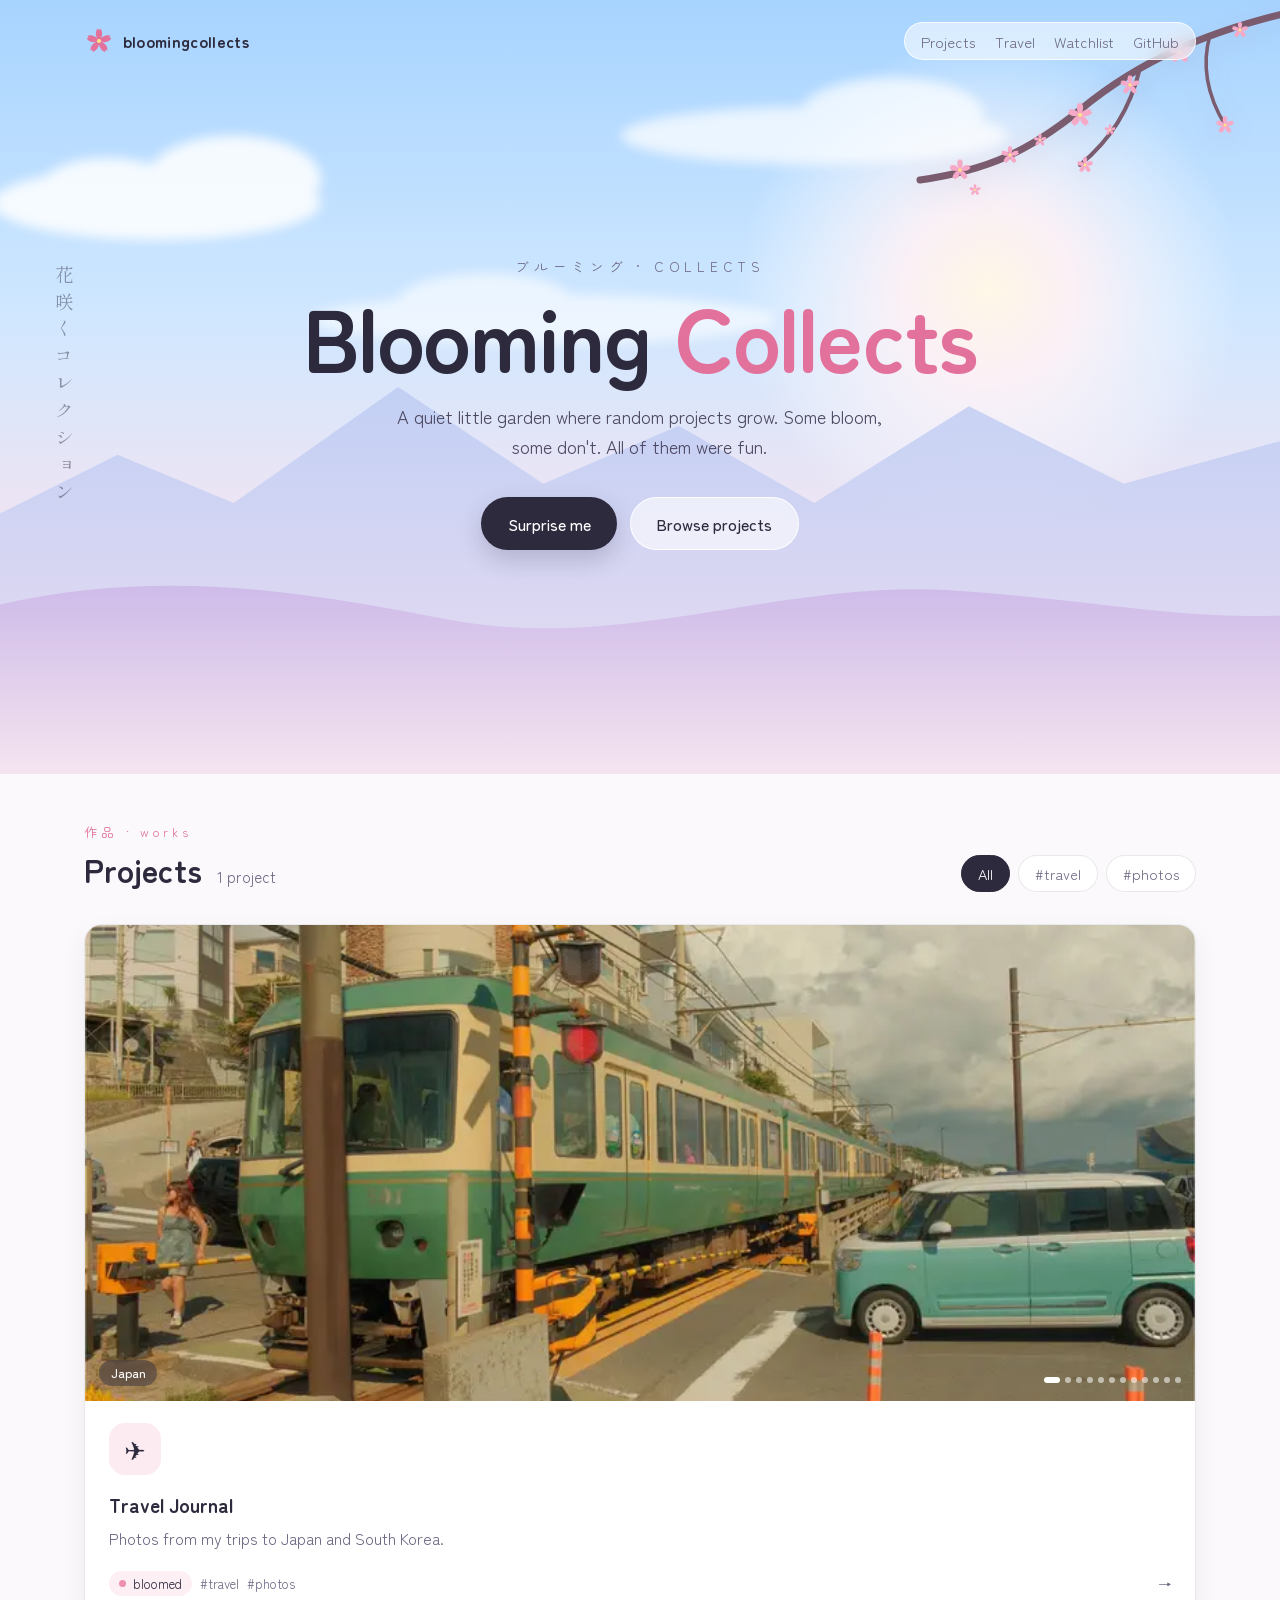
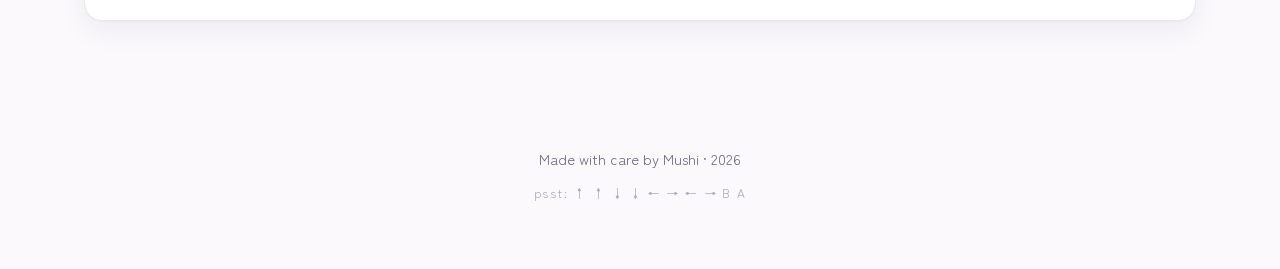
==== commit 8e50321a: "Watchlist dashboard: Pages Functions API (D1, login), dashboard UI, homepage link" ====
--- a/index.html
+++ b/index.html
@@ -49,7 +49,7 @@
     </svg>
     <nav class="nav">
       <a class="brand" href="/"><span class="brand-mark" id="logo" title="click me"><svg viewBox="0 0 100 100" aria-hidden="true"><g fill="currentColor"><path transform="rotate(0 50 50)" d="M50 50 C38 38 36 18 46 8 L50 14 L54 8 C64 18 62 38 50 50Z"/><path transform="rotate(72 50 50)" d="M50 50 C38 38 36 18 46 8 L50 14 L54 8 C64 18 62 38 50 50Z"/><path transform="rotate(144 50 50)" d="M50 50 C38 38 36 18 46 8 L50 14 L54 8 C64 18 62 38 50 50Z"/><path transform="rotate(216 50 50)" d="M50 50 C38 38 36 18 46 8 L50 14 L54 8 C64 18 62 38 50 50Z"/><path transform="rotate(288 50 50)" d="M50 50 C38 38 36 18 46 8 L50 14 L54 8 C64 18 62 38 50 50Z"/></g><circle cx="50" cy="50" r="7" fill="#ffe08a"/></svg></span> bloomingcollects</a>
-      <div class="nav-links"><a href="#garden">Projects</a><a href="/travel/">Travel</a><a href="https://github.com/jasonhuynh610/bloomingcollects">GitHub</a></div>
+      <div class="nav-links"><a href="#garden">Projects</a><a href="/travel/">Travel</a><a href="/watchlist/">Watchlist</a><a href="https://github.com/jasonhuynh610/bloomingcollects">GitHub</a></div>
     </nav>
     <div class="hero-inner">
       <p class="kicker">ブルーミング · collects</p>
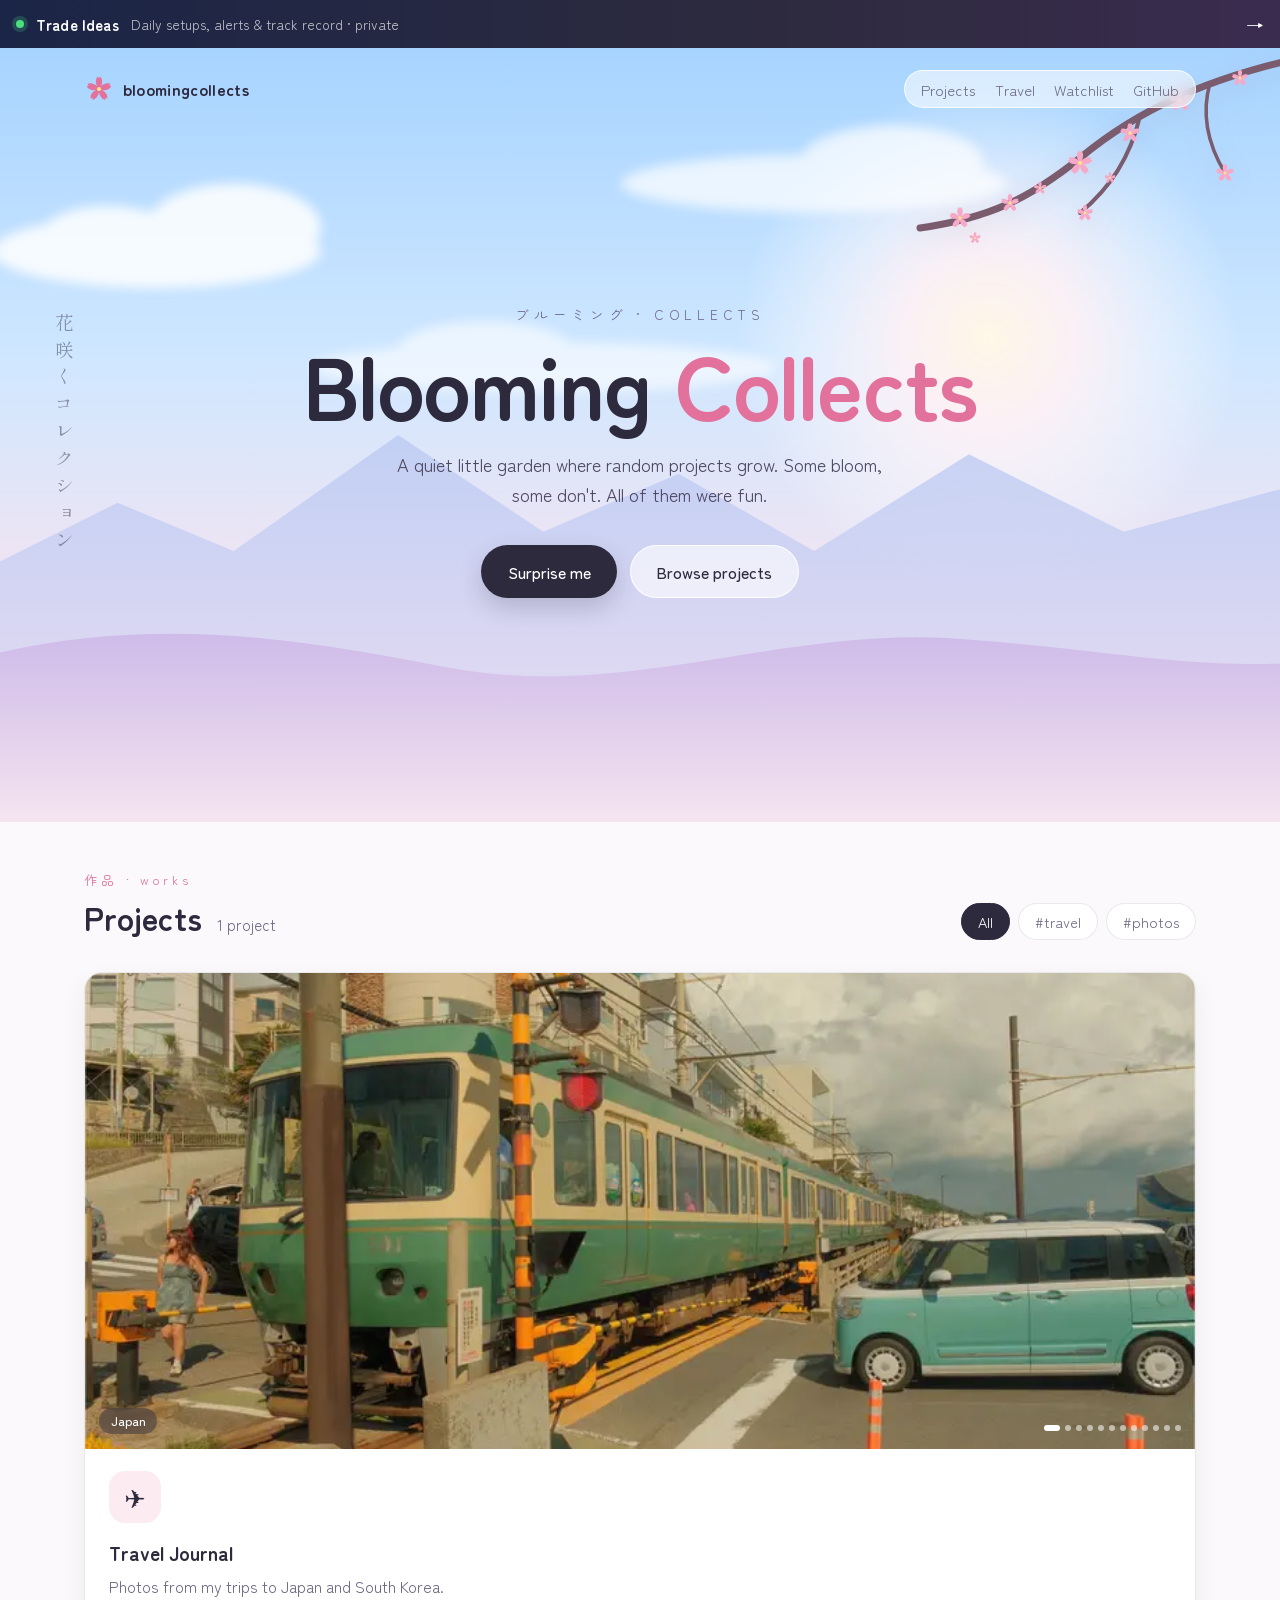
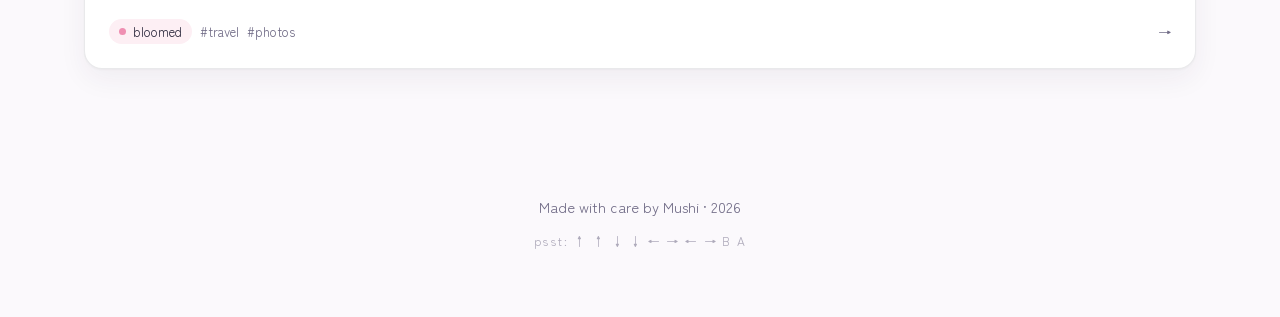
==== commit 20d7cc0e: "Trade ideas: API (ideas, alerts), dashboard tab, homepage bar" ====
--- a/index.html
+++ b/index.html
@@ -9,10 +9,16 @@
   <link rel="preconnect" href="https://fonts.googleapis.com" />
   <link rel="preconnect" href="https://fonts.gstatic.com" crossorigin />
   <link href="https://fonts.googleapis.com/css2?family=Zen+Maru+Gothic:wght@400;500;700&family=Shippori+Mincho:wght@600&display=swap" rel="stylesheet" />
-  <link rel="stylesheet" href="/style.css?v=4" />
+  <link rel="stylesheet" href="/style.css?v=5" />
 </head>
 <body>
   <div id="petals" aria-hidden="true"></div>
+  <a class="ideas-bar" href="/watchlist/#/ideas">
+    <span class="ideas-dot" aria-hidden="true"></span>
+    <span class="ideas-label">Trade Ideas</span>
+    <span class="ideas-sub">Daily setups, alerts &amp; track record · private</span>
+    <span class="ideas-go" aria-hidden="true">→</span>
+  </a>
   <header class="hero">
     <div class="sky-stars" id="stars" aria-hidden="true"></div>
     <svg class="scene" viewBox="0 0 1440 800" preserveAspectRatio="xMidYMax slice" aria-hidden="true">
--- a/style.css
+++ b/style.css
@@ -158,3 +158,12 @@
   .hero { min-height: 78vh; }
 }
 @media (prefers-reduced-motion: reduce) { *, *::before { animation: none !important; transition: none !important; } }
+
+/* Trade Ideas bar (links to the private dashboard; shows no market data publicly) */
+.ideas-bar { position: relative; z-index: 3; display: flex; align-items: center; gap: .75rem; padding: .7rem max(1rem, env(safe-area-inset-left)); min-height: 48px; background: linear-gradient(90deg, #1b2547, #2d2a3e 60%, #3a2c4f); color: #fff; text-decoration: none; font-size: .95rem; }
+.ideas-bar:hover .ideas-go { transform: translateX(4px); }
+.ideas-dot { width: 8px; height: 8px; border-radius: 50%; background: #4ade80; box-shadow: 0 0 0 4px rgba(74, 222, 128, .2); flex: none; }
+.ideas-label { font-weight: 700; letter-spacing: .01em; }
+.ideas-sub { color: rgba(255, 255, 255, .72); font-size: .85rem; flex: 1; overflow: hidden; text-overflow: ellipsis; white-space: nowrap; }
+.ideas-go { transition: transform .2s; font-size: 1.1rem; }
+@media (max-width: 420px) { .ideas-sub { font-size: .78rem; } }
